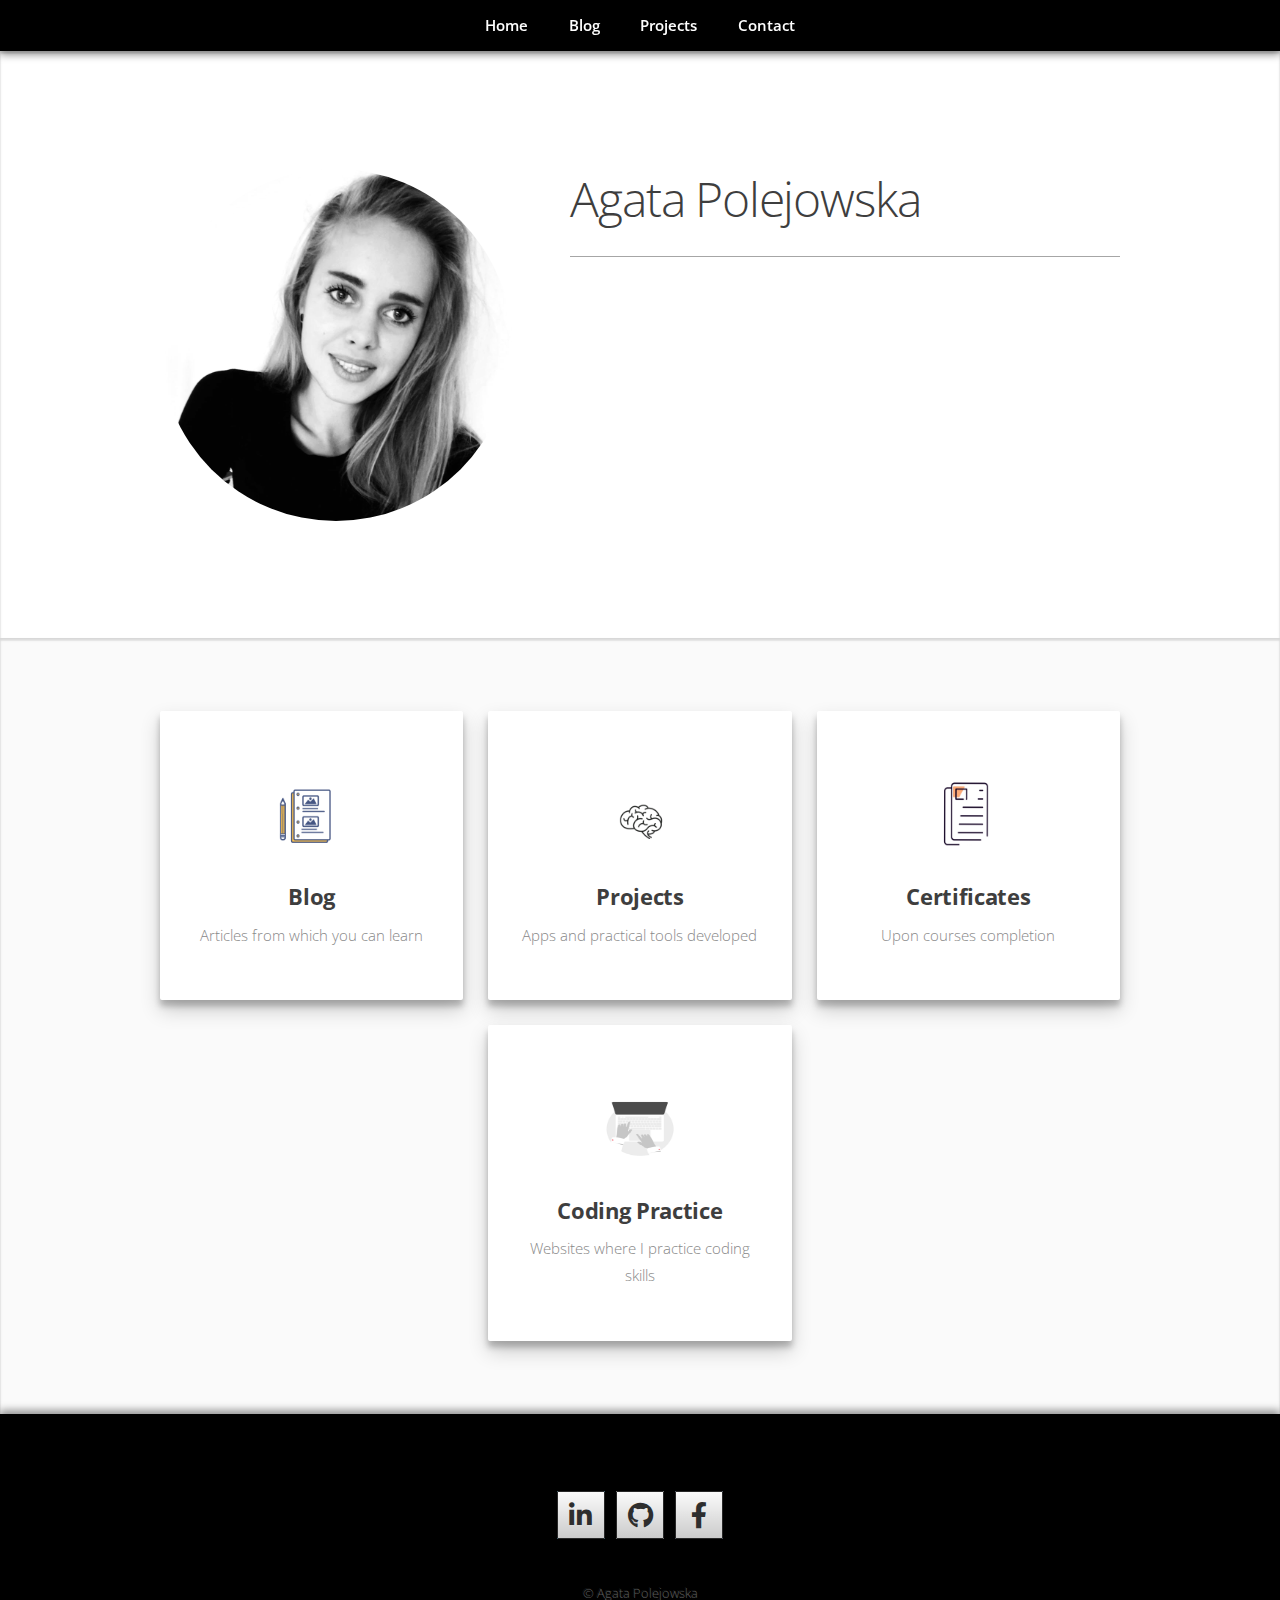
==== index.html @ f0c49ef2 "Commit" ====
<!DOCTYPE HTML>


<html>
	<head>
		<title>Agata Polejowska</title>
		<meta charset="utf-8" />
		<meta name="viewport" content="width=device-width, initial-scale=1, user-scalable=no" />
		<link rel="stylesheet" href="assets/css/main.css" />
		<link href="[data-uri]" rel="icon" type="image/x-icon" />
		
		<meta prefix="og: http://ogp.me/ns#" property="og:type" content="website" />
		<meta prefix="og: http://ogp.me/ns#" property="og:title" content="Agata Polejowska" />
		<meta prefix="og: http://ogp.me/ns#" property="og:description" content="Personal website" />
		<meta prefix="og: http://ogp.me/ns#" property="og:image" content="images/card.png" />
		<meta prefix="og: http://ogp.me/ns#" property="og:url" content="https://agatapolejowska.github.io" />

			<nav id="nav">
				<ul class="container">
					<li><a href="index.html"> Home </a></li>
					<li><a href="blog.html"> Blog </a></li>
					<li><a href="projects.html"> Projects </a></li>
					<li><a href="#contact"> Contact </a></li>
				</ul>
			</nav>
	</head>

	<body>
			<article id="top" class="wrapper style1">
				<div class="container">
					<div class="row">
						<div class="col-4 col-5-large col-12-medium">
							<span class="image fit"><img src="images/ProfilePhoto.jpg" alt="" /></span>
						</div>
						<div class="col-8 col-7-large col-12-medium">
							<header>
								<h1> Agata Polejowska </h1>
								<hr />

							</header>
						</div>
					</div>
				</div>
			</article>
	
			<article id="work" class="wrapper style2">
				<div class="container">	
					<div class="row aln-center">
						<div class="col-4 col-6-medium col-12-small">
							<section class="box style1">
								<a href='blog.html'><IMG  SRC="images/article.gif" height="120" width="150"></a>
								<h3> <a href='blog.html'> Blog </a></h3>
								<p> Articles from which you can learn </p>
								</section>
						</div> 	
						<div class="col-4 col-6-medium col-12-small">
							<section class="box style1">
								<a href='projects.html'><IMG SRC="images/learn.gif" height="120" width="150"></a>
								<h3> <a href='projects.html'> Projects </a></h3>
								<p> Apps and practical tools developed </p>
							</section>
						</div> 
						<div class="col-4 col-6-medium col-12-small">
							<section class="box style1">
								<a href='certificates.html'><IMG SRC="images/course.gif" height="120" width="150"></a>
								<h3><a href='certificates.html'> Certificates </a></h3>
								<p> Upon courses completion </p>
							</section>
						</div>
						<div class="col-4 col-6-medium col-12-small">
							<section class="box style1">
								<a href='coding.html'><IMG SRC="images/coding.gif" height="120" width="150"></a>
								<h3> <a href='coding.html'> Coding Practice </a> </h3>
								<p> Websites where I practice coding skills </p>
							</section>
						</div>
					</div>
				</div>
			</article>
		

		<!-- Contact -->
			<article id="contact" class="wrapper style4">
				<div class="container large">			
						<div class="col-12">
							<ul class="social">
								<li><a href="https://www.linkedin.com/in/AgataPolejowska/" target="_blank" class="icon brands fa-linkedin-in"><span class="label">LinkedIn</span></a></li>
								<li><a href="https://github.com/AgataPolejowska" target="_blank" class="icon brands fa-github"><span class="label">Github</span></a></li>
								<li><a href="https://www.facebook.com/agata.polejowska" target="_blank" class="icon brands fa-facebook-f"><span class="label">Facebook</span></a></li>
							</ul>
						</div>
					</div>
					<footer>
						<ul id="copyright">
							<li> &copy; Agata Polejowska </li>
						</ul>
					</footer>
				</div>
			</article>

		<!-- Scripts -->
			<script src="assets/js/jquery.min.js"></script>
			<script src="assets/js/jquery.scrolly.min.js"></script>
			<script src="assets/js/browser.min.js"></script>
			<script src="assets/js/breakpoints.min.js"></script>
			<script src="assets/js/util.js"></script>
			<script src="assets/js/main.js"></script>

	</body>
</html>
---- assets/css/main.css ----
@import url("https://fonts.googleapis.com/css?family=Open+Sans:300,300italic,600,600italic,700");
@import url("fontawesome-all.min.css");


html, body, div, span, applet, object,
iframe, h1, h2, h3, h4, h5, h6, p, blockquote,
pre, a, abbr, acronym, address, big, cite,
code, del, dfn, em, img, ins, kbd, q, s, samp,
small, strike, strong, sub, sup, tt, var, b,
u, i, center, dl, dt, dd, ol, ul, li, fieldset,
form, label, legend, table, caption, tbody,
tfoot, thead, tr, th, td, article, aside,
canvas, details, embed, figure, figcaption,
footer, header, hgroup, menu, nav, output, ruby,
section, summary, time, mark, audio, video {
	margin: 0;
	padding: 0;
	border: 0;
	font-size: 100%;
	font: inherit;
	vertical-align: baseline;
	-webkit-tap-highlight-color: transparent;
}

a:link {
	text-decoration: none;
  }

  a:visited {
	text-decoration: none;
  }

:focus {
    outline: none !important;
}

article, aside, details, figcaption, figure,
footer, header, hgroup, menu, nav, section {
	display: block;
}

body {
	line-height: 1;
}


ol, ul {
	list-style: none;
}

blockquote, q {
	quotes: none;
}

	blockquote:before, blockquote:after, q:before, q:after {
		content: '';
		content: none;
	}

table {
	border-collapse: collapse;
	border-spacing: 0;
}

body {
	-webkit-text-size-adjust: none;
}

mark {
	background-color: transparent;
	color: inherit;
}

input::-moz-focus-inner {
	border: 0;
	padding: 0;
}

input, select, textarea {
	-moz-appearance: none;
	-webkit-appearance: none;
	-ms-appearance: none;
	appearance: none;
}

/* Projects cards */

.flipCard {
	-webkit-perspective: 800;
	-ms-perspective: 800;
	-moz-perspective: 800;
	-o-perspective: 800;
	 width: 340px;
	 height: 400px;
	 margin-right: 55px;
	 box-sizing: border-box;
	 
  }


  .flipCard .card.flipped {
	transform:rotatey(-180deg);
	-ms-transform:rotatey(-180deg); /* IE 9 */
	-moz-transform:rotatey(-180deg); /* Firefox */
	-webkit-transform:rotatey(-180deg); /* Safari and Chrome */
	-o-transform:rotatey(-180deg); /* Opera */
  }

  .flipCard .card {
	width: 100%;
	height: 100%;
	-webkit-transform-style: preserve-3d;
	-webkit-transition: 0.5s;
	-moz-transform-style: preserve-3d;
	-moz-transition: 0.5s;
	-ms-transform-style: preserve-3d;
	-ms-transition: 0.5s;
	-o-transform-style: preserve-3d;
	-o-transition: 0.5s;
	transform-style: preserve-3d;
	transition: 0.5s;
  }

  .flipCard .card .side {
	width: 100%;
	height: 100%;
	padding: 50px;
	cursor: pointer;
	position: absolute;
	backface-visibility: hidden;  /* W3C */
	-webkit-backface-visibility: hidden; /* Safari & Chrome */
	-moz-backface-visibility: hidden; /* Firefox */
	-ms-backface-visibility: hidden; /* Internet Explorer */
	-o-backface-visibility: hidden; /* Opera */
	box-shadow: 0 14px 28px rgba(0,0,0,0.25), 0 10px 10px rgba(0,0,0,0.22);
	overflow: auto;
	border-radius: 2px;
  }

  .flipCard .card:hover {
	box-shadow: 0 14px 28px rgba(0,0,0,0.25), 0 10px 10px rgba(0,0,0,0.22);
}

  .flipCard .card .back {
	background: white;
	color: black;
	transform:rotatey(-180deg);
	-ms-transform:rotatey(-180deg); /* IE 9 */
	-moz-transform:rotatey(-180deg); /* Firefox */
	-webkit-transform:rotatey(-180deg); /* Safari and Chrome */
	-o-transform:rotatey(-180deg); /* Opera */
  }
  
  .flipCard .card .front {
	font-size: 2em;
	text-align: center;
	line-height: 40px;
	background-color: white;
	color: black;
  
  }
  .flipCard .card .back {
	background-color: white;
	text-align: center;
	color: black;
	line-height: 40px;
	font-size: 1em;
  }

  /* Certificates */

  [type=radio] {
	display: none;
  }
  
  #slider {
	margin-top: 100px;
	height: 35vw;
	position: relative;
	perspective: 1000px;
	transform-style: preserve-3d;
  }
  
  #slider label {
	margin: auto;
	width: 65%;
	height: 100%;
	border-radius: 4px;
	position: absolute;
	left: 0; right: 0;
	cursor: pointer;
	transition: transform 0.4s ease;
  }
 
  #s1:checked ~ #slide4, #s2:checked ~ #slide5,
  #s3:checked ~ #slide1, #s4:checked ~ #slide2,
  #s5:checked ~ #slide3 {
	box-shadow: 0 1px 4px 0 rgba(0,0,0,.37);
	transform: translate3d(-30%,0,-200px);
		/* No select */
		-webkit-touch-callout: none;
		-webkit-user-select: none;
		-khtml-user-select: none;
		-moz-user-select: none;
		-ms-user-select: none;
		-webkit-tap-highlight-color: transparent;
		user-select: none;
  }
  
  #s1:checked ~ #slide5, #s2:checked ~ #slide1,
  #s3:checked ~ #slide2, #s4:checked ~ #slide3,
  #s5:checked ~ #slide4 {
	box-shadow: 0 6px 10px 0 rgba(0,0,0,.3), 0 2px 2px 0 rgba(0,0,0,.2);
	transform: translate3d(-15%,0,-100px);
		/* No select */
		-webkit-touch-callout: none;
		-webkit-user-select: none;
		-khtml-user-select: none;
		-moz-user-select: none;
		-ms-user-select: none;
		-webkit-tap-highlight-color: transparent;
		user-select: none;
  }
  
  #s1:checked ~ #slide1, #s2:checked ~ #slide2,
  #s3:checked ~ #slide3, #s4:checked ~ #slide4,
  #s5:checked ~ #slide5 {
	box-shadow: 0 13px 25px 0 rgba(0,0,0,.3), 0 11px 7px 0 rgba(0,0,0,.19);
	transform: translate3d(0,0,0);
		/* No select */
		-webkit-touch-callout: none;
		-webkit-user-select: none;
		-khtml-user-select: none;
		-moz-user-select: none;
		-ms-user-select: none;
		-webkit-tap-highlight-color: transparent;
		user-select: none;
  }
  
  #s1:checked ~ #slide2, #s2:checked ~ #slide3,
  #s3:checked ~ #slide4, #s4:checked ~ #slide5,
  #s5:checked ~ #slide1 {
	box-shadow: 0 6px 10px 0 rgba(0,0,0,.3), 0 2px 2px 0 rgba(0,0,0,.2);
	transform: translate3d(15%,0,-100px);
		/* No select */
		-webkit-touch-callout: none;
		-webkit-user-select: none;
		-khtml-user-select: none;
		-moz-user-select: none;
		-ms-user-select: none;
		-webkit-tap-highlight-color: transparent;
		user-select: none;
  }
  
  #s1:checked ~ #slide3, #s2:checked ~ #slide4,
  #s3:checked ~ #slide5, #s4:checked ~ #slide1,
  #s5:checked ~ #slide2 {
	box-shadow: 0 1px 4px 0 rgba(0,0,0,.37);
	transform: translate3d(30%,0,-200px);
		/* No select */
		-webkit-touch-callout: none;
		-webkit-user-select: none;
		-khtml-user-select: none;
		-moz-user-select: none;
		-ms-user-select: none;
		-webkit-tap-highlight-color: transparent;
		user-select: none;
  }


  .cred {
	opacity: 0;
    -webkit-transition: all 500ms ease-in-out;
    -moz-transition: all 500ms ease-in-out;
    -ms-transition: all 500ms ease-in-out;
    -o-transition: all 500ms ease-in-out;
	transition: all 500ms ease-in-out;
	text-align: center;
  }
  
  #slide1:hover .cred,
  #slide2:hover .cred,
  #slide3:hover .cred,
  #slide4:hover .cred,
  #slide5:hover .cred {
	  display: block;
	  transition-delay: 1s;
	  opacity: 1.0;
  }


  @keyframes move {
	0% {
	  left:0;
	  opacity:0;
	}
	  35% {
		  left: 41%; 
		  -moz-transform:rotate(0deg);
		  -webkit-transform:rotate(0deg);
		  -o-transform:rotate(0deg);
		  transform:rotate(0deg);
		  opacity:1;
	  }
	  65% {
		  left:59%; 
		  -moz-transform:rotate(0deg); 
		  -webkit-transform:rotate(0deg); 
		  -o-transform:rotate(0deg);
		  transform:rotate(0deg); 
		  opacity:1;
	  }
	  100% {
		  left:100%; 
		  -moz-transform:rotate(-180deg); 
		  -webkit-transform:rotate(-180deg); 
		  -o-transform:rotate(-180deg); 
		  transform:rotate(-180deg);
		  opacity:0;
	  }
  }
  
  @-moz-keyframes move {
	  0% {
		  left:0; 
		  opacity:0;
	  }
	  35% {
		  left:41%; 
		  -moz-transform:rotate(0deg); 
		  transform:rotate(0deg);
		  opacity:1;
	  }
	  65% {
		  left:59%; 
		  -moz-transform:rotate(0deg); 
		  transform:rotate(0deg);
		  opacity:1;
	  }
	  100% {
		  left:100%; 
		  -moz-transform:rotate(-180deg); 
		  transform:rotate(-180deg);
		  opacity:0;
	  }
  }
  
  @-webkit-keyframes move {
	  0% {
		  left:0; 
		  opacity:0;
	  }
	  35% {
		  left:41%; 
		  -webkit-transform:rotate(0deg); 
		  transform:rotate(0deg); 
		  opacity:1;
	  }
	  65% {
		  left:59%; 
		  -webkit-transform:rotate(0deg); 
		  transform:rotate(0deg); 
		  opacity:1;
	  }
	  100% {
		  left:100%;
		  -webkit-transform:rotate(-180deg); 
		  transform:rotate(-180deg); 
		  opacity:0;
	  }
  }
  
  @-o-keyframes move {
	  0% {
		  left:0; 
		  opacity:0;
	  }
	  35% {
		  left:41%; 
		  -o-transform:rotate(0deg); 
		  transform:rotate(0deg); 
		  opacity:1;
	  }
	  65% {
		  left:59%; 
		  -o-transform:rotate(0deg); 
		  transform:rotate(0deg); 
		  opacity:1;
	  }
	  100% {
		  left:100%; 
		  -o-transform:rotate(-180deg); 
		  transform:rotate(-180deg); 
		  opacity:0;
	  }
  }


/* Basic */

	html {
		box-sizing: border-box;
	}

	*, *:before, *:after {
		box-sizing: inherit;
	}

	body {
		padding-top: 3.5em;
	}

		body.is-preload *, body.is-preload *:before, body.is-preload *:after {
			-moz-animation: none !important;
			-webkit-animation: none !important;
			-ms-animation: none !important;
			animation: none !important;
			-moz-transition: none !important;
			-webkit-transition: none !important;
			-ms-transition: none !important;
			transition: none !important;
		}

	body, input, textarea, select {
		font-family: 'Open Sans', sans-serif;
		line-height: 1.85em;
		color: #888;
		font-weight: 300;
		font-size: 13pt;
	}

	a {
		-moz-transition: color .2s ease-in-out;
		-webkit-transition: color .2s ease-in-out;
		-ms-transition: color .2s ease-in-out;
		transition: color .2s ease-in-out;
		color: #43B3E0;
		text-decoration: underline;
	}

		a:hover {
			color: #43bff0 !important;
		}

		a img {
			border: 0;
		}

	b, strong {
		font-weight: 600;
		color: #3e3e3e;
	}

	i, em {
		font-style: italic;
	}

	sub {
		position: relative;
		top: 0.5em;
		font-size: 0.8em;
	}

	sup {
		position: relative;
		top: -0.5em;
		font-size: 0.8em;
	}

	blockquote {
		border-left: solid 0.75em #eee;
		padding: 1em 0 1em 1.5em;
		font-style: italic;
	}

	h1, h2, h3, h4, h5, h6 {
		color: #3e3e3e;
		margin: 0 0 0.75em 0;
	}

	h1 a, h2 a, h3 a, h4 a, h5 a, h6 a {
		text-decoration: none;
		color: inherit;
	}

	h2, h3, h4, h5, h6 {
		font-weight: 700;
	}

	h1 {
		font-size: 3.25em;
		letter-spacing: -0.025em;
		font-weight: 300;
	}

		h1 strong {
			font-weight: 700;
		}

	h2 {
		font-size: 2em;
		letter-spacing: -0.015em;
	}

	h3 {
		font-size: 1.5em;
		letter-spacing: -0.015em;
	}

	em, i {
		font-style: italic;
	}

	br.clear {
		clear: both;
	}

	hr {
		border: 0;
		border-top: solid 1px #444;
		border-top-color: rgba(0, 0, 0, 0.35);
		box-shadow: 0px 1px 0px 0px rgba(255, 255, 255, 0.1);
		height: 1px;
		margin: 3em 0;
	}

	p, ul, ol, dl, table {
		margin-bottom: 2em;
	}

	header {
		margin: 0 0 3em 0;
	}

		header > p {
			font-size: 1.25em;
			margin: 0;
		}

	footer {
		margin: 3em 0 0 0;
	}

		footer > p {
			font-size: 1.25em;
		}

/* Container */

	.container {
		margin: 0 auto;
		max-width: calc(100% - 50px);
		width: 1200px;
	}

		.container.medium {
			width: 900px;
		}

		@media screen and (max-width: 1680px) {

			.container {
				width: 1200px;
			}

				.container.medium {
					width: 900px;
				}

		}

		@media screen and (max-width: 1280px) {

			.container {
				width: 960px;
			}

				.container.medium {
					width: 720px;
				}

		}

		@media screen and (max-width: 980px) {

			.container {
				width: 100%;
			}

				.container.medium {
					width: 75%;
				}

		}

		@media screen and (max-width: 736px) {

			.container {
				width: 100%;
				max-width: calc(100% - 30px);
			}

				.container.medium {
					width: 100%;
				}

		}

/* Row */

	.row {
		display: flex;
		flex-wrap: wrap;
		box-sizing: border-box;
		align-items: stretch;
	}

		.row > * {
			box-sizing: border-box;
		}

		.row.gtr-uniform > * > :last-child {
			margin-bottom: 0;
		}

		.row.aln-left {
			justify-content: flex-start;
		}

		.row.aln-center {
			justify-content: center;
		}

		.row.aln-right {
			justify-content: flex-end;
		}

		.row.aln-top {
			align-items: flex-start;
		}

		.row.aln-middle {
			align-items: center;
		}

		.row.aln-bottom {
			align-items: flex-end;
		}

		.row > .imp {
			order: -1;
		}

		.row > .col-1 {
			width: 8.33333%;
		}

		.row > .off-1 {
			margin-left: 8.33333%;
		}

		.row > .col-2 {
			width: 16.66667%;
		}

		.row > .off-2 {
			margin-left: 16.66667%;
		}

		.row > .col-3 {
			width: 25%;
		}

		.row > .off-3 {
			margin-left: 25%;
		}

		.row > .col-4 {
			width: 33.33333%;
		}

		.row > .off-4 {
			margin-left: 33.33333%;
		}

		.row > .col-5 {
			width: 41.66667%;
		}

		.row > .off-5 {
			margin-left: 41.66667%;
		}

		.row > .col-6 {
			width: 50%;
		}

		.row > .off-6 {
			margin-left: 50%;
		}

		.row > .col-7 {
			width: 58.33333%;
		}

		.row > .off-7 {
			margin-left: 58.33333%;
		}

		.row > .col-8 {
			width: 66.66667%;
		}

		.row > .off-8 {
			margin-left: 66.66667%;
		}

		.row > .col-9 {
			width: 75%;
		}

		.row > .off-9 {
			margin-left: 75%;
		}

		.row > .col-10 {
			width: 83.33333%;
		}

		.row > .off-10 {
			margin-left: 83.33333%;
		}

		.row > .col-11 {
			width: 91.66667%;
		}

		.row > .off-11 {
			margin-left: 91.66667%;
		}

		.row > .col-12 {
			width: 100%;
		}

		.row > .off-12 {
			margin-left: 100%;
		}

		.row.gtr-0 {
			margin-top: 0px;
			margin-left: 0px;
		}

			.row.gtr-0 > * {
				padding: 0px 0 0 0px;
			}

			.row.gtr-0.gtr-uniform {
				margin-top: 0px;
			}

				.row.gtr-0.gtr-uniform > * {
					padding-top: 0px;
				}

		.row.gtr-25 {
			margin-top: -6.25px;
			margin-left: -6.25px;
		}

			.row.gtr-25 > * {
				padding: 6.25px 0 0 6.25px;
			}

			.row.gtr-25.gtr-uniform {
				margin-top: -6.25px;
			}

				.row.gtr-25.gtr-uniform > * {
					padding-top: 6.25px;
				}

		.row.gtr-50 {
			margin-top: -12.5px;
			margin-left: -12.5px;
		}

			.row.gtr-50 > * {
				padding: 12.5px 0 0 12.5px;
			}

			.row.gtr-50.gtr-uniform {
				margin-top: -12.5px;
			}

				.row.gtr-50.gtr-uniform > * {
					padding-top: 12.5px;
				}

		.row {
			margin-top: -25px;
			margin-left: -25px;
		}

			.row > * {
				padding: 25px 0 0 25px;
			}

			.row.gtr-uniform {
				margin-top: -25px;
			}

				.row.gtr-uniform > * {
					padding-top: 25px;
				}

		.row.gtr-150 {
			margin-top: -37.5px;
			margin-left: -37.5px;
		}

			.row.gtr-150 > * {
				padding: 37.5px 0 0 37.5px;
			}

			.row.gtr-150.gtr-uniform {
				margin-top: -37.5px;
			}

				.row.gtr-150.gtr-uniform > * {
					padding-top: 37.5px;
				}

		.row.gtr-200 {
			margin-top: -50px;
			margin-left: -50px;
		}

			.row.gtr-200 > * {
				padding: 50px 0 0 50px;
			}

			.row.gtr-200.gtr-uniform {
				margin-top: -50px;
			}

				.row.gtr-200.gtr-uniform > * {
					padding-top: 50px;
				}

		@media screen and (max-width: 1680px) {

			.row {
				display: flex;
				flex-wrap: wrap;
				box-sizing: border-box;
				align-items: stretch;
			}

				.row > * {
					box-sizing: border-box;
				}

				.row.gtr-uniform > * > :last-child {
					margin-bottom: 0;
				}

				.row.aln-left {
					justify-content: flex-start;
				}

				.row.aln-center {
					justify-content: center;
				}

				.row.aln-right {
					justify-content: flex-end;
				}

				.row.aln-top {
					align-items: flex-start;
				}

				.row.aln-middle {
					align-items: center;
				}

				.row.aln-bottom {
					align-items: flex-end;
				}

				.row > .imp-xlarge {
					order: -1;
				}

				.row > .col-1-xlarge {
					width: 8.33333%;
				}

				.row > .off-1-xlarge {
					margin-left: 8.33333%;
				}

				.row > .col-2-xlarge {
					width: 16.66667%;
				}

				.row > .off-2-xlarge {
					margin-left: 16.66667%;
				}

				.row > .col-3-xlarge {
					width: 25%;
				}

				.row > .off-3-xlarge {
					margin-left: 25%;
				}

				.row > .col-4-xlarge {
					width: 33.33333%;
				}

				.row > .off-4-xlarge {
					margin-left: 33.33333%;
				}

				.row > .col-5-xlarge {
					width: 41.66667%;
				}

				.row > .off-5-xlarge {
					margin-left: 41.66667%;
				}

				.row > .col-6-xlarge {
					width: 50%;
				}

				.row > .off-6-xlarge {
					margin-left: 50%;
				}

				.row > .col-7-xlarge {
					width: 58.33333%;
				}

				.row > .off-7-xlarge {
					margin-left: 58.33333%;
				}

				.row > .col-8-xlarge {
					width: 66.66667%;
				}

				.row > .off-8-xlarge {
					margin-left: 66.66667%;
				}

				.row > .col-9-xlarge {
					width: 75%;
				}

				.row > .off-9-xlarge {
					margin-left: 75%;
				}

				.row > .col-10-xlarge {
					width: 83.33333%;
				}

				.row > .off-10-xlarge {
					margin-left: 83.33333%;
				}

				.row > .col-11-xlarge {
					width: 91.66667%;
				}

				.row > .off-11-xlarge {
					margin-left: 91.66667%;
				}

				.row > .col-12-xlarge {
					width: 100%;
				}

				.row > .off-12-xlarge {
					margin-left: 100%;
				}

				.row.gtr-0 {
					margin-top: 0px;
					margin-left: 0px;
				}

					.row.gtr-0 > * {
						padding: 0px 0 0 0px;
					}

					.row.gtr-0.gtr-uniform {
						margin-top: 0px;
					}

						.row.gtr-0.gtr-uniform > * {
							padding-top: 0px;
						}

				.row.gtr-25 {
					margin-top: -6.25px;
					margin-left: -6.25px;
				}

					.row.gtr-25 > * {
						padding: 6.25px 0 0 6.25px;
					}

					.row.gtr-25.gtr-uniform {
						margin-top: -6.25px;
					}

						.row.gtr-25.gtr-uniform > * {
							padding-top: 6.25px;
						}

				.row.gtr-50 {
					margin-top: -12.5px;
					margin-left: -12.5px;
				}

					.row.gtr-50 > * {
						padding: 12.5px 0 0 12.5px;
					}

					.row.gtr-50.gtr-uniform {
						margin-top: -12.5px;
					}

						.row.gtr-50.gtr-uniform > * {
							padding-top: 12.5px;
						}

				.row {
					margin-top: -25px;
					margin-left: -25px;
				}

					.row > * {
						padding: 25px 0 0 25px;
					}

					.row.gtr-uniform {
						margin-top: -25px;
					}

						.row.gtr-uniform > * {
							padding-top: 25px;
						}

				.row.gtr-150 {
					margin-top: -37.5px;
					margin-left: -37.5px;
				}

					.row.gtr-150 > * {
						padding: 37.5px 0 0 37.5px;
					}

					.row.gtr-150.gtr-uniform {
						margin-top: -37.5px;
					}

						.row.gtr-150.gtr-uniform > * {
							padding-top: 37.5px;
						}

				.row.gtr-200 {
					margin-top: -50px;
					margin-left: -50px;
				}

					.row.gtr-200 > * {
						padding: 50px 0 0 50px;
					}

					.row.gtr-200.gtr-uniform {
						margin-top: -50px;
					}

						.row.gtr-200.gtr-uniform > * {
							padding-top: 50px;
						}

		}

		@media screen and (max-width: 1280px) {

			.row {
				display: flex;
				flex-wrap: wrap;
				box-sizing: border-box;
				align-items: stretch;
			}

				.row > * {
					box-sizing: border-box;
				}

				.row.gtr-uniform > * > :last-child {
					margin-bottom: 0;
				}

				.row.aln-left {
					justify-content: flex-start;
				}

				.row.aln-center {
					justify-content: center;
				}

				.row.aln-right {
					justify-content: flex-end;
				}

				.row.aln-top {
					align-items: flex-start;
				}

				.row.aln-middle {
					align-items: center;
				}

				.row.aln-bottom {
					align-items: flex-end;
				}

				.row > .imp-large {
					order: -1;
				}

				.row > .col-1-large {
					width: 8.33333%;
				}

				.row > .off-1-large {
					margin-left: 8.33333%;
				}

				.row > .col-2-large {
					width: 16.66667%;
				}

				.row > .off-2-large {
					margin-left: 16.66667%;
				}

				.row > .col-3-large {
					width: 25%;
				}

				.row > .off-3-large {
					margin-left: 25%;
				}

				.row > .col-4-large {
					width: 33.33333%;
				}

				.row > .off-4-large {
					margin-left: 33.33333%;
				}

				.row > .col-5-large {
					width: 41.66667%;
				}

				.row > .off-5-large {
					margin-left: 41.66667%;
				}

				.row > .col-6-large {
					width: 50%;
				}

				.row > .off-6-large {
					margin-left: 50%;
				}

				.row > .col-7-large {
					width: 58.33333%;
				}

				.row > .off-7-large {
					margin-left: 58.33333%;
				}

				.row > .col-8-large {
					width: 66.66667%;
				}

				.row > .off-8-large {
					margin-left: 66.66667%;
				}

				.row > .col-9-large {
					width: 75%;
				}

				.row > .off-9-large {
					margin-left: 75%;
				}

				.row > .col-10-large {
					width: 83.33333%;
				}

				.row > .off-10-large {
					margin-left: 83.33333%;
				}

				.row > .col-11-large {
					width: 91.66667%;
				}

				.row > .off-11-large {
					margin-left: 91.66667%;
				}

				.row > .col-12-large {
					width: 100%;
				}

				.row > .off-12-large {
					margin-left: 100%;
				}

				.row.gtr-0 {
					margin-top: 0px;
					margin-left: 0px;
				}

					.row.gtr-0 > * {
						padding: 0px 0 0 0px;
					}

					.row.gtr-0.gtr-uniform {
						margin-top: 0px;
					}

						.row.gtr-0.gtr-uniform > * {
							padding-top: 0px;
						}

				.row.gtr-25 {
					margin-top: -6.25px;
					margin-left: -6.25px;
				}

					.row.gtr-25 > * {
						padding: 6.25px 0 0 6.25px;
					}

					.row.gtr-25.gtr-uniform {
						margin-top: -6.25px;
					}

						.row.gtr-25.gtr-uniform > * {
							padding-top: 6.25px;
						}

				.row.gtr-50 {
					margin-top: -12.5px;
					margin-left: -12.5px;
				}

					.row.gtr-50 > * {
						padding: 12.5px 0 0 12.5px;
					}

					.row.gtr-50.gtr-uniform {
						margin-top: -12.5px;
					}

						.row.gtr-50.gtr-uniform > * {
							padding-top: 12.5px;
						}

				.row {
					margin-top: -25px;
					margin-left: -25px;
				}

					.row > * {
						padding: 25px 0 0 25px;
					}

					.row.gtr-uniform {
						margin-top: -25px;
					}

						.row.gtr-uniform > * {
							padding-top: 25px;
						}

				.row.gtr-150 {
					margin-top: -37.5px;
					margin-left: -37.5px;
				}

					.row.gtr-150 > * {
						padding: 37.5px 0 0 37.5px;
					}

					.row.gtr-150.gtr-uniform {
						margin-top: -37.5px;
					}

						.row.gtr-150.gtr-uniform > * {
							padding-top: 37.5px;
						}

				.row.gtr-200 {
					margin-top: -50px;
					margin-left: -50px;
				}

					.row.gtr-200 > * {
						padding: 50px 0 0 50px;
					}

					.row.gtr-200.gtr-uniform {
						margin-top: -50px;
					}

						.row.gtr-200.gtr-uniform > * {
							padding-top: 50px;
						}

		}

		@media screen and (max-width: 980px) {

			.row {
				display: flex;
				flex-wrap: wrap;
				box-sizing: border-box;
				align-items: stretch;
			}

				.row > * {
					box-sizing: border-box;
				}

				.row.gtr-uniform > * > :last-child {
					margin-bottom: 0;
				}

				.row.aln-left {
					justify-content: flex-start;
				}

				.row.aln-center {
					justify-content: center;
				}

				.row.aln-right {
					justify-content: flex-end;
				}

				.row.aln-top {
					align-items: flex-start;
				}

				.row.aln-middle {
					align-items: center;
				}

				.row.aln-bottom {
					align-items: flex-end;
				}

				.row > .imp-medium {
					order: -1;
				}

				.row > .col-1-medium {
					width: 8.33333%;
				}

				.row > .off-1-medium {
					margin-left: 8.33333%;
				}

				.row > .col-2-medium {
					width: 16.66667%;
				}

				.row > .off-2-medium {
					margin-left: 16.66667%;
				}

				.row > .col-3-medium {
					width: 25%;
				}

				.row > .off-3-medium {
					margin-left: 25%;
				}

				.row > .col-4-medium {
					width: 33.33333%;
				}

				.row > .off-4-medium {
					margin-left: 33.33333%;
				}

				.row > .col-5-medium {
					width: 41.66667%;
				}

				.row > .off-5-medium {
					margin-left: 41.66667%;
				}

				.row > .col-6-medium {
					width: 50%;
				}

				.row > .off-6-medium {
					margin-left: 50%;
				}

				.row > .col-7-medium {
					width: 58.33333%;
				}

				.row > .off-7-medium {
					margin-left: 58.33333%;
				}

				.row > .col-8-medium {
					width: 66.66667%;
				}

				.row > .off-8-medium {
					margin-left: 66.66667%;
				}

				.row > .col-9-medium {
					width: 75%;
				}

				.row > .off-9-medium {
					margin-left: 75%;
				}

				.row > .col-10-medium {
					width: 83.33333%;
				}

				.row > .off-10-medium {
					margin-left: 83.33333%;
				}

				.row > .col-11-medium {
					width: 91.66667%;
				}

				.row > .off-11-medium {
					margin-left: 91.66667%;
				}

				.row > .col-12-medium {
					width: 100%;
				}

				.row > .off-12-medium {
					margin-left: 100%;
				}

				.row.gtr-0 {
					margin-top: 0px;
					margin-left: 0px;
				}

					.row.gtr-0 > * {
						padding: 0px 0 0 0px;
					}

					.row.gtr-0.gtr-uniform {
						margin-top: 0px;
					}

						.row.gtr-0.gtr-uniform > * {
							padding-top: 0px;
						}

				.row.gtr-25 {
					margin-top: -6.25px;
					margin-left: -6.25px;
				}

					.row.gtr-25 > * {
						padding: 6.25px 0 0 6.25px;
					}

					.row.gtr-25.gtr-uniform {
						margin-top: -6.25px;
					}

						.row.gtr-25.gtr-uniform > * {
							padding-top: 6.25px;
						}

				.row.gtr-50 {
					margin-top: -12.5px;
					margin-left: -12.5px;
				}

					.row.gtr-50 > * {
						padding: 12.5px 0 0 12.5px;
					}

					.row.gtr-50.gtr-uniform {
						margin-top: -12.5px;
					}

						.row.gtr-50.gtr-uniform > * {
							padding-top: 12.5px;
						}

				.row {
					margin-top: -25px;
					margin-left: -25px;
				}

					.row > * {
						padding: 25px 0 0 25px;
					}

					.row.gtr-uniform {
						margin-top: -25px;
					}

						.row.gtr-uniform > * {
							padding-top: 25px;
						}

				.row.gtr-150 {
					margin-top: -37.5px;
					margin-left: -37.5px;
				}

					.row.gtr-150 > * {
						padding: 37.5px 0 0 37.5px;
					}

					.row.gtr-150.gtr-uniform {
						margin-top: -37.5px;
					}

						.row.gtr-150.gtr-uniform > * {
							padding-top: 37.5px;
						}

				.row.gtr-200 {
					margin-top: -50px;
					margin-left: -50px;
				}

					.row.gtr-200 > * {
						padding: 50px 0 0 50px;
					}

					.row.gtr-200.gtr-uniform {
						margin-top: -50px;
					}

						.row.gtr-200.gtr-uniform > * {
							padding-top: 50px;
						}

		}

		@media screen and (max-width: 736px) {

			.row {
				display: flex;
				flex-wrap: wrap;
				box-sizing: border-box;
				align-items: stretch;
			}

				.row > * {
					box-sizing: border-box;
				}

				.row.gtr-uniform > * > :last-child {
					margin-bottom: 0;
				}

				.row.aln-left {
					justify-content: flex-start;
				}

				.row.aln-center {
					justify-content: center;
				}

				.row.aln-right {
					justify-content: flex-end;
				}

				.row.aln-top {
					align-items: flex-start;
				}

				.row.aln-middle {
					align-items: center;
				}

				.row.aln-bottom {
					align-items: flex-end;
				}

				.row > .imp-small {
					order: -1;
				}

				.row > .col-1-small {
					width: 8.33333%;
				}

				.row > .off-1-small {
					margin-left: 8.33333%;
				}

				.row > .col-2-small {
					width: 16.66667%;
				}

				.row > .off-2-small {
					margin-left: 16.66667%;
				}

				.row > .col-3-small {
					width: 25%;
				}

				.row > .off-3-small {
					margin-left: 25%;
				}

				.row > .col-4-small {
					width: 33.33333%;
				}

				.row > .off-4-small {
					margin-left: 33.33333%;
				}

				.row > .col-5-small {
					width: 41.66667%;
				}

				.row > .off-5-small {
					margin-left: 41.66667%;
				}

				.row > .col-6-small {
					width: 50%;
				}

				.row > .off-6-small {
					margin-left: 50%;
				}

				.row > .col-7-small {
					width: 58.33333%;
				}

				.row > .off-7-small {
					margin-left: 58.33333%;
				}

				.row > .col-8-small {
					width: 66.66667%;
				}

				.row > .off-8-small {
					margin-left: 66.66667%;
				}

				.row > .col-9-small {
					width: 75%;
				}

				.row > .off-9-small {
					margin-left: 75%;
				}

				.row > .col-10-small {
					width: 83.33333%;
				}

				.row > .off-10-small {
					margin-left: 83.33333%;
				}

				.row > .col-11-small {
					width: 91.66667%;
				}

				.row > .off-11-small {
					margin-left: 91.66667%;
				}

				.row > .col-12-small {
					width: 100%;
				}

				.row > .off-12-small {
					margin-left: 100%;
				}

				.row.gtr-0 {
					margin-top: 0px;
					margin-left: 0px;
				}

					.row.gtr-0 > * {
						padding: 0px 0 0 0px;
					}

					.row.gtr-0.gtr-uniform {
						margin-top: 0px;
					}

						.row.gtr-0.gtr-uniform > * {
							padding-top: 0px;
						}

				.row.gtr-25 {
					margin-top: -3.75px;
					margin-left: -3.75px;
				}

					.row.gtr-25 > * {
						padding: 3.75px 0 0 3.75px;
					}

					.row.gtr-25.gtr-uniform {
						margin-top: -3.75px;
					}

						.row.gtr-25.gtr-uniform > * {
							padding-top: 3.75px;
						}

				.row.gtr-50 {
					margin-top: -7.5px;
					margin-left: -7.5px;
				}

					.row.gtr-50 > * {
						padding: 7.5px 0 0 7.5px;
					}

					.row.gtr-50.gtr-uniform {
						margin-top: -7.5px;
					}

						.row.gtr-50.gtr-uniform > * {
							padding-top: 7.5px;
						}

				.row {
					margin-top: -15px;
					margin-left: -15px;
				}

					.row > * {
						padding: 15px 0 0 15px;
					}

					.row.gtr-uniform {
						margin-top: -15px;
					}

						.row.gtr-uniform > * {
							padding-top: 15px;
						}

				.row.gtr-150 {
					margin-top: -22.5px;
					margin-left: -22.5px;
				}

					.row.gtr-150 > * {
						padding: 22.5px 0 0 22.5px;
					}

					.row.gtr-150.gtr-uniform {
						margin-top: -22.5px;
					}

						.row.gtr-150.gtr-uniform > * {
							padding-top: 22.5px;
						}

				.row.gtr-200 {
					margin-top: -30px;
					margin-left: -30px;
				}

					.row.gtr-200 > * {
						padding: 30px 0 0 30px;
					}

					.row.gtr-200.gtr-uniform {
						margin-top: -30px;
					}

						.row.gtr-200.gtr-uniform > * {
							padding-top: 30px;
						}

		}

/* Blog */
.blog-posts-wrap {
	width: 100%;
	display: flex;
	justify-content: center;
	flex-wrap: wrap;
  }
  
  .post-link {
	margin: 20px 20px 20px 20px;
  }
  
  .post-wrap {
	display: flex;
	flex-direction: column;
	position: relative;
	width: 400px;
	background-color: #fff;
	box-shadow: 0px 2px 20px rgba(0,0,0,.25);
	transition: all .25s;
	top: 0;
	border-radius: 2.5px;
	overflow: hidden;
  }
  
  .post-wrap:hover {
	top: 2px;
	box-shadow: 0px 0px 10px rgba(0,0,0,.25);
  }
  
  .post-image {
	height: 200px;
	background-repeat: no-repeat;
	background-position: center;
	background-size: cover;
  }
  
  .post-body {
	width: 300px;
	padding: 10px;
	margin: 0 auto;
  }
  
  .post-body-primary {
	margin: 40px 0 40px 0;
  }
  
  .post-meta {
	color: #7B7B7B;
  }
  
  .post-meta b {
	font-weight: 500;
  }
  
  .post-title {
	color: #444;
	font-size: 20px;
	padding: 5px 0 10px 0;
  }
  
  .post-text {
	color: #7B7B7B;
  }
  
  .post-body-secondary {
	border-top: 1px solid #ECECEC;
  }
  
  .post-category {
	color: #7B7B7B;
	padding: 15px 0 10px 0;
  }
  
  /* Button Styling */
  .button-wrap {
	display: flex;
	justify-content: center;
	margin: 20px 0 20px 0;
  }
  
  .button {
	position: relative;
	background-color: #3089DB;
	padding: 20px 60px 20px 60px;
	box-shadow: 0px 6px 20px rgba(48,137,219,.60);
	transition: all .25s;
	top: 0;  
	border-radius: 10px;
	
	color: #fff;
	text-transform: uppercase;
	letter-spacing: 2px;
  }

/* Form */

	form label {
		color: #3e3e3e;
		font-weight: 700;
		display: block;
		margin: 0 0 0.5em 0;
	}

	form input[type=text],
	form input[type=email],
	form input[type=password],
	form select,
	form textarea {
		-moz-transition: background .2s ease-in-out, box-shadow .2s ease-in-out;
		-webkit-transition: background .2s ease-in-out, box-shadow .2s ease-in-out;
		-ms-transition: background .2s ease-in-out, box-shadow .2s ease-in-out;
		transition: background .2s ease-in-out, box-shadow .2s ease-in-out;
		-webkit-appearance: none;
		display: block;
		border: 0;
		padding: 0.75em;
		font-size: 1em;
		border-radius: 8px;
		border: solid 1px #ddd;
		background: #fff;
		color: #bbb;
		box-shadow: inset 0px 2px 3px 1px rgba(0, 0, 0, 0.05), 0px 1px 0px 0px rgba(255, 255, 255, 0.025);
		width: 100%;
	}

		form input[type=text]:focus,
		form input[type=email]:focus,
		form input[type=password]:focus,
		form select:focus,
		form textarea:focus {
			background: #fafafa;
			box-shadow: inset 0px 2px 5px 0px rgba(0, 0, 0, 0.05), 0px 1px 0px 0px rgba(255, 255, 255, 0.025), inset 0px 0px 2px 1px #43bff0;
		}

	form textarea {
		height: 15em;
	}

	form .actions:last-child {
		margin-bottom: 0;
	}

	form ::-webkit-input-placeholder {
		color: #555 !important;
	}

	form :-moz-placeholder {
		color: #555 !important;
	}

	form ::-moz-placeholder {
		color: #555 !important;
	}

	form :-ms-input-placeholder {
		color: #555 !important;
	}

	form ::-moz-focus-inner {
		border: 0;
	}

/* Tables */

	table {
		width: 100%;
	}

		table.default {
			width: 100%;
		}

			table.default tr {
				border-top: solid 1px #eee;
			}

				table.default tr:first-child {
					border-top: 0;
				}

			table.default td {
				padding: 0.5em 1em 0.5em 1em;
			}

			table.default th {
				text-align: left;
				padding: 0.5em 1em 0.5em 1em;
				font-weight: 600;
				margin: 0 0 1em 0;
			}

			table.default thead {
				background: #4f4f4f;
				color: #fff;
			}

/* Section/Article */

	section, article {
		margin-bottom: 3em;
	}

	section > :last-child,
	article > :last-child,
	section:last-child,
	article:last-child {
		margin-bottom: 0;
	}

/* Image */

	.image {
		display: inline-block;
		position: relative;
	}

		.image img {
			display: block;
			width: 100%;
		}

		.image.fit {
			display: block;
			width: 100%;
		}

		.image.featured {
			display: block;
			width: 100%;
			margin: 0 0 2em 0;
		}

		.image.featured:hover {
			opacity: 0.6;
			transition: 0.5s;
		}



		.image.left {
			float: left;
			margin: 0 2em 2em 0;
		}

		

		.image.centered {
			display: block;
			margin: 0 0 2em 0;
		}

			.image.centered img {
				margin: 0 auto;
				width: auto;
			}




/* Button */

	input[type="button"],
	input[type="submit"],
	input[type="reset"],
	button,
	.button {
		background-image: url("images/bg.png"), -moz-linear-gradient(top, rgba(0, 0, 0, 0), rgba(0, 0, 0, 0.2));
		background-image: url("images/bg.png"), -webkit-linear-gradient(top, rgba(0, 0, 0, 0), rgba(0, 0, 0, 0.2));
		background-image: url("images/bg.png"), -ms-linear-gradient(top, rgba(0, 0, 0, 0), rgba(0, 0, 0, 0.2));
		background-image: url("images/bg.png"), linear-gradient(top, rgba(0, 0, 0, 0), rgba(0, 0, 0, 0.2));
		-moz-transition: background-color .2s ease-in-out;
		-webkit-transition: background-color .2s ease-in-out;
		-ms-transition: background-color .2s ease-in-out;
		transition: background-color .2s ease-in-out;
		-webkit-appearance: none;
		position: relative;
		display: inline-block;
		color: #fff !important;
		text-decoration: none;
		font-weight: 700;
		border: 0;
		outline: 0;
		cursor: pointer;
		border-radius: 8px;
		text-shadow: -1px -1px 0.5px rgba(0, 0, 0, 0.5);
		overflow: hidden;
		box-shadow: inset 0px 0px 0px 1px rgba(0, 0, 0, 0.5), inset 0px 2px 1px 0px rgba(255, 255, 255, 0.75);
		background-color: #43B3E0;
		padding: 1em 2.35em 1em 2.35em;
		font-size: 1.1em;
		max-width: 24em;
	}

		input[type="button"]:hover,
		input[type="submit"]:hover,
		input[type="reset"]:hover,
		button:hover,
		.button:hover {
			background-color: #43bff0;
			color: #fff !important;
		}

		input[type="button"]:active,
		input[type="submit"]:active,
		input[type="reset"]:active,
		button:active,
		.button:active {
			background-color: #3BA8D3;
			top: 1px;
		}

		input[type="button"].large,
		input[type="submit"].large,
		input[type="reset"].large,
		button.large,
		.button.large {
			font-size: 1.5em;
			letter-spacing: -0.025em;
		}

		input[type="button"].alt,
		input[type="submit"].alt,
		input[type="reset"].alt,
		button.alt,
		.button.alt {
			background-color: #444;
			box-shadow: inset 0px 0px 0px 1px #242424, inset 0px 2px 1px 0px rgba(255, 255, 255, 0.2);
		}

			input[type="button"].alt:hover,
			input[type="submit"].alt:hover,
			input[type="reset"].alt:hover,
			button.alt:hover,
			.button.alt:hover {
				background-color: #4f4f4f;
				color: #fff !important;
			}

			input[type="button"].alt:active,
			input[type="submit"].alt:active,
			input[type="reset"].alt:active,
			button.alt:active,
			.button.alt:active {
				background-color: #3f3f3f;
			}

/* List */

	ul {
		list-style: disc;
		padding-left: 1em;
	}

		ul li {
			padding-left: 0.5em;
		}

	ol {
		list-style: decimal;
		padding-left: 1.25em;
	}

		ol li {
			padding-left: 0.25em;
		}

/* Social */

	ul.social {
		cursor: default;
		margin: 0;
		list-style: none;
		padding-left: 0;
	}

		ul.social li {
			position: relative;
			display: inline-block;
			margin: 0.25em;
			top: 0;
			padding-left: 0;
		}

			ul.social li a {
				-moz-transition: top .2s ease-in-out;
				-webkit-transition: top .2s ease-in-out;
				-ms-transition: top .2s ease-in-out;
				transition: top .2s ease-in-out;
				display: block;
				width: 48px;
				height: 48px;
				border-radius: 1px;
				top: 0;
				position: relative;
			}

				ul.social li a:before {
					background-image: url("images/bg.png"), -moz-linear-gradient(top, rgba(168, 158, 158, 0), rgba(226, 216, 216, 0.2));
					background-image: url("images/bg.png"), -webkit-linear-gradient(top, rgba(0, 0, 0, 0), rgba(0, 0, 0, 0.2));
					background-image: url("images/bg.png"), -ms-linear-gradient(top, rgba(0, 0, 0, 0), rgba(0, 0, 0, 0.2));
					background-image: url("images/bg.png"), linear-gradient(top, rgba(0, 0, 0, 0), rgba(0, 0, 0, 0.2));
					-moz-transition: background-color .2s ease-in-out;
					-webkit-transition: background-color .2s ease-in-out;
					-ms-transition: background-color .2s ease-in-out;
					transition: background-color .2s ease-in-out;
					background-color:#fcfcfc;
					border-radius: 1px;
					box-shadow: inset 0px 0px 0px 1px #282828, inset 0px 2px 1px 0px rgba(255, 255, 255, 0.1);
					color: #2E2E2E !important;
					display: block;
					font-size: 26px;
					height: 48px;
					line-height: 48px;
					text-align: center;
					outline: 0;
					overflow: hidden;
					text-shadow: 1px 1px 0px rgba(255, 255, 255, 0.1);
					width: 48px;
				}

				ul.social li a.fa-twitter {
					background-color: #2DAAE4;
				}

				ul.social li a.fa-facebook-f {
					background-color: #3C5898;
				}

				ul.social li a.fa-dribbble {
					background-color: #C4376B;
				}

				ul.social li a.fa-linkedin-in {
					background-color: #00A0DC;
				}

				ul.social li a.fa-tumblr {
					background-color: #51718A;
				}

				ul.social li a.fa-google-plus {
					background-color: #DA2713;
				}

				ul.social li a.fa-github {
					background-color: #e4e0e0;
				}

				ul.social li a.fa-rss {
					background-color: #F2600B;
				}

				ul.social li a.fa-instagram {
					background-color: #E0D7C8;
				}

				ul.social li a.fa-foursquare {
					background-color: #39A3D4;
				}

				ul.social li a.fa-skype {
					background-color: #10BEF1;
				}

				ul.social li a.fa-soundcloud {
					background-color: #FE5419;
				}

				ul.social li a.fa-youtube {
					background-color: #BF2E25;
				}

				ul.social li a.fa-blogger {
					background-color: #FF6501;
				}

				ul.social li a.fa-flickr {
					background-color: #0062DB;
				}

				ul.social li a.fa-vimeo {
					background-color: #4C8AB0;
				}

				ul.social li a:hover {
					top: -5px;
				}

					ul.social li a:hover:before {
						background-color: transparent;
					}

/* Actions */

	ul.actions {
		list-style: none;
		padding-left: 0;
	}

		ul.actions li {
			display: inline-block;
			margin: 0 0 0 1em;
			padding-left: 0;
		}

			ul.actions li:first-child {
				margin-left: 0;
			}

/* Box */

	.box {
		background: #fff;
		box-shadow: 0 10px 20px rgba(0,0,0,0.19), 0 6px 6px rgba(0,0,0,0.23);
		text-align: center;
		border-radius: 2px;
		padding: 2em;
		cursor: pointer;
	}

	.box:hover {
		box-shadow: 0 40px 28px rgba(0,0,0,0.25), 0 10px 10px rgba(0,0,0,0.22);
		transition: 0.5s;
	}

		.box.style1 {
			padding: 3em 2em 3.5em 2em;
		}

		.box.style1:hover {
			box-shadow: 0 14px 28px rgba(0,0,0,0.25), 0 10px 10px rgba(0,0,0,0.22);
		}

			.box.style1 h3 {
				margin-bottom: 0.5em;
			}

		.box.style2 h3 {
			margin-bottom: 0.25em;
		}

		.box.style2 .image {
			position: relative;
			left: 2em;
			top: 2em;
			margin: -4em 0 4em -4em;
			width: auto;
		}

/* Icons */

	.icon {
		text-decoration: none;
		text-decoration: none;
	}

		.icon:before {
			-moz-osx-font-smoothing: grayscale;
			-webkit-font-smoothing: antialiased;
			display: inline-block;
			font-style: normal;
			font-variant: normal;
			text-rendering: auto;
			line-height: 1;
			text-transform: none !important;
			font-family: 'Font Awesome 5 Free';
			font-weight: 400;
		}

		.icon:before {
			font-size: 1.25em;
		}

		.icon > .label {
			display: none;
		}

		.icon.solid:before {
			font-weight: 900;
		}

		.icon.brands:before {
			font-family: 'Font Awesome 5 Brands';
		}

		.icon.featured {
			color: #EA8A95;
			display: block;
			margin: 0 0 1.5em 0;
			cursor: default;
		}

			.icon.featured:before {
				font-size: 6em;
			}

/* Wrappers */

	.wrapper {
		box-shadow: inset 0px 2px 1px 1px rgba(0, 0, 0, 0.05), inset 0px 2px 3px 0px rgba(0, 0, 0, 0.1);
		padding: 8em 0 8em 0;
		text-align: center;
	}

		.wrapper.style1 {
			background-image: none;
			background-color: #ffff;
		}
		.wrapper.style1.certificates {
			margin-bottom: 350px;
		}

		.wrapper.style2 {
			background-color: #fafafa;
			text-shadow: 1px 1px 0px #fff;
		}

		.wrapper.style3 {
			background-color: #f4f4f4;
			text-shadow: 1px 1px 0px #fff;
			box-shadow: none;
		}

		.wrapper.style4 {
			background-color: #000;
			color: #fff;
			text-shadow: -1px -1px 0px #181818;
			-webkit-box-shadow: 0px -4px 0.75px rgba(0,0,0,0.75);
			-moz-box-shadow: 0px -4px 0.75px rgba(0,0,0,0.75);
			box-shadow: 0 -4px 7.5px rgba(0, 0, 0, 0.4); 
		}

			.wrapper.style4 h1, .wrapper.style4 h2, .wrapper.style4 h3, .wrapper.style4 h4, .wrapper.style4 h5, .wrapper.style4 h6 {
				color: #fff;
			}

			.wrapper.style4 form input[type=text],
			.wrapper.style4 form input[type=password],
			.wrapper.style4 form select,
			.wrapper.style4 form textarea {
				border: none;
				background: #FAFAFA;
			}

				.wrapper.style4 form input[type=text]:focus,
				.wrapper.style4 form input[type=password]:focus,
				.wrapper.style4 form select:focus,
				.wrapper.style4 form textarea:focus {
					background: #252525;
				}

/* Nav */

	#nav {
		background-color: #000;
		border-bottom: none;
		text-align: center;
		position: fixed;
		left: 0;
		top: 0;
		width: 100%;
		z-index: 10000;
		cursor: default;
		height: 3.5em;
		line-height: 3.5em;
		-webkit-box-shadow: 0px 4px 0.75px rgba(0,0,0,0.75);
		-moz-box-shadow: 0px 4px 0.75px rgba(0,0,0,0.75);
		box-shadow: 0 4px 7.5px rgba(0, 0, 0, 0.4); 
	}

	#nav.active {
		-webkit-box-shadow: 0px 4px 0.75px rgba(0,0,0,0.75);
		-moz-box-shadow: 0px 4px 0.75px rgba(0,0,0,0.75);
		box-shadow: 0 4px 7.5px rgba(0, 0, 0, 0.4);  
   }

		#nav ul {
			margin-bottom: 0;
			list-style: none;
			padding-left: 0;
		}

		#nav li {
			display: inline-block;
			padding-left: 0;
		}

		#nav a {
			-moz-transition: background-color .2s ease-in-out;
			-webkit-transition: background-color .2s ease-in-out;
			-ms-transition: background-color .2s ease-in-out;
			transition: background-color .2s ease-in-out;
			position: relative;
			display: block;
			color: #fff;
			text-decoration: none;
			outline: 0;
			font-weight: 600;
			border-radius: 8px;
			color: #fff;
			height: 2.5em;
			line-height: 2.5em;
			padding: 0 1.25em;
		}

			#nav a:hover {
				color: #fff !important;
				background: #131212;
			}

			#nav a.active {
				background: #484848;
			}

				#nav a.active:before {
					content: '';
					display: block;
					position: absolute;
					bottom: -0.6em;
					left: 50%;
					margin-left: -0.75em;
					border-left: solid 0.75em transparent;
					border-right: solid 0.75em transparent;
					border-top: solid 0.6em #282828;
				}

/* Articles */

	body > article {
		margin-bottom: 0;
	}

	#top {
		padding: 10em 0 10em 0;
		text-align: left;
	}



		#top .image {
			border-radius: 100%;
			width: 20em;
			height: 20em;
			margin: 0;
		}

			#top .image img {
				border-radius: 100%;
			}

		#top h1 {
			margin-top: 0.35em;
		}

		#top p {
			font-size: 1.5em;
			line-height: 1.75em;
		}

			#top p a {
				color: inherit;
			}

	#contact footer {
		font-size: 0.9em;
	}

/* Copyright */

	#copyright {
		color: #9999;
		font-size: 1em;
		line-height: 1em;
		list-style: none;
		padding-left: 0;
		margin-bottom: 0;
	}

		#copyright li {
			display: inline-block;
			border-left: solid 1px rgba(0, 0, 0, 0.5);
			box-shadow: none;
			padding: 0 0 0 1em;
			margin: 0 0 0 1em;
		}

			#copyright li:first-child {
				border: 0;
				box-shadow: none;
				padding-left: 0;
				margin-left: 0;
			}

		#copyright a {
			-moz-transition: color .2s ease-in-out;
			-webkit-transition: color .2s ease-in-out;
			-ms-transition: color .2s ease-in-out;
			transition: color .2s ease-in-out;
			color: inherit;
		}

			#copyright a:hover {
				color: #777;
			}

/* Large */

	@media screen and (max-width: 1280px) {

		/* Basic */

			body {
				font-size: 11pt;
			}

			input, textarea, select {
				font-size: 11pt;
			}

			header {
				margin: 0 0 4em 0;
			}

		/* Wrappers */

			.wrapper {
				padding: 5em 0 5em 0;
				text-align: center;
			}

				.wrapper.style4 .row-special {
					margin: 2em 0 0 0;
					padding: 2em 0 2em 0;
				}

		/* Articles */

			#top {
				padding: 8em 0;
			}

				#top .image {
					width: 24em;
					height: 24em;
					margin: 0;
				}

	}

/* Medium */

	@media screen and (max-width: 980px) {

		/* Articles */

			#top {
				text-align: center;
				padding: 5em 0;
			}

				#top .image {
					margin: 0 auto 2em auto;
				}

	}

/* Small */

	@media screen and (max-width: 736px) {

		/* Basic */

			body {
				padding-top: 44px;
			}

			body, input, textarea, select {
				line-height: 1.75em;
				font-size: 10pt;
				letter-spacing: 0;
			}

			h1, h2, h3, h4, h5, h6 {
				font-size: 1.25em;
				margin: 0 0 0.4em 0;
			}

			h1 {
				font-size: 2.25em;
				line-height: 1.25em;
			}

			header {
				margin: 0 0 2em 0;
			}

				header > p {
					font-size: 1.25em;
				}

			footer {
				margin: 2.5em 0 0 0;
			}

				footer > p {
					font-size: 1.25em;
				}

			hr {
				margin: 1.5em 0 2em 0;
			}

		/* Section/Article */

			section, article {
				clear: both;
			}

		/* Button */

			input[type="button"],
			input[type="submit"],
			input[type="reset"],
			button,
			.button {
				text-align: center;
				font-size: 1.2em;
				width: 100%;
				padding: 1em 0 1em 0;
			}

				input[type="button"].large,
				input[type="submit"].large,
				input[type="reset"].large,
				button.large,
				.button.large {
					font-size: 1.2em;
					letter-spacing: 0;
				}

		/* Social */

			ul.social {
				padding: 1em 0.5em 0 0.5em;
			}

				ul.social li {
					margin: 0.5em 0.5em 0.5em 0.5em;
				}

					ul.social li a {
						top: 0 !important;
					}

						ul.social li a:before {
							background-color: transparent !important;
						}

		/* Actions */

			ul.actions {
				margin: 0;
			}

				ul.actions li {
					display: block;
					margin: 15px 0 0 0;
				}

					ul.actions li:first-child {
						margin-top: 0;
					}

		/* Box */

			.box {
				padding: 30px 20px 30px 20px;
				margin: 0 0 20px 0 !important;
			}

				.box h3 {
					margin-bottom: 0.25em;
				}

				.box .image.centered {
					margin-bottom: 1em;
				}

				.box .image.featured {
					position: relative;
					left: 20px;
					top: 20px;
					margin: -50px 0 50px -40px;
					width: auto;
				}

				.box.style1 {
					max-width: 32em;
					margin-left: auto !important;
					margin-right: auto !important;
				}

				.box.style2 {
					max-width: 32em;
					margin-left: auto !important;
					margin-right: auto !important;
				}

		/* Wrappers */

			.wrapper {
				padding: 3em 0;
				text-align: center;
			}

		/* Nav */

			#nav {
				height: 44px;
				line-height: 44px;
			}

				#nav a {
					padding: 0 0.75em;
					height: inherit;
					line-height: inherit;
					border-radius: 0;
				}

					#nav a:hover {
						background-color: transparent;
					}

		/* Articles */

			#top {
				padding: 3em 0;
			}

				#top .image {
					width: 15em;
					height: 15em;
					margin-bottom: 0;
				}

				#top p {
					font-size: 1em;
				}

			#contact footer {
				margin: 0;
			}

		/* Copyright */

			#copyright {
				font-size: 1em;
				margin: 0;
			}

				#copyright li {
					display: block;
					margin: 1em 0 0 0;
					padding: 0;
					box-shadow: none;
					border-left: 0;
				}

					#copyright li:first-child {
						margin-top: 0;
					}

	}

	.img{
		height: 300px;
	}
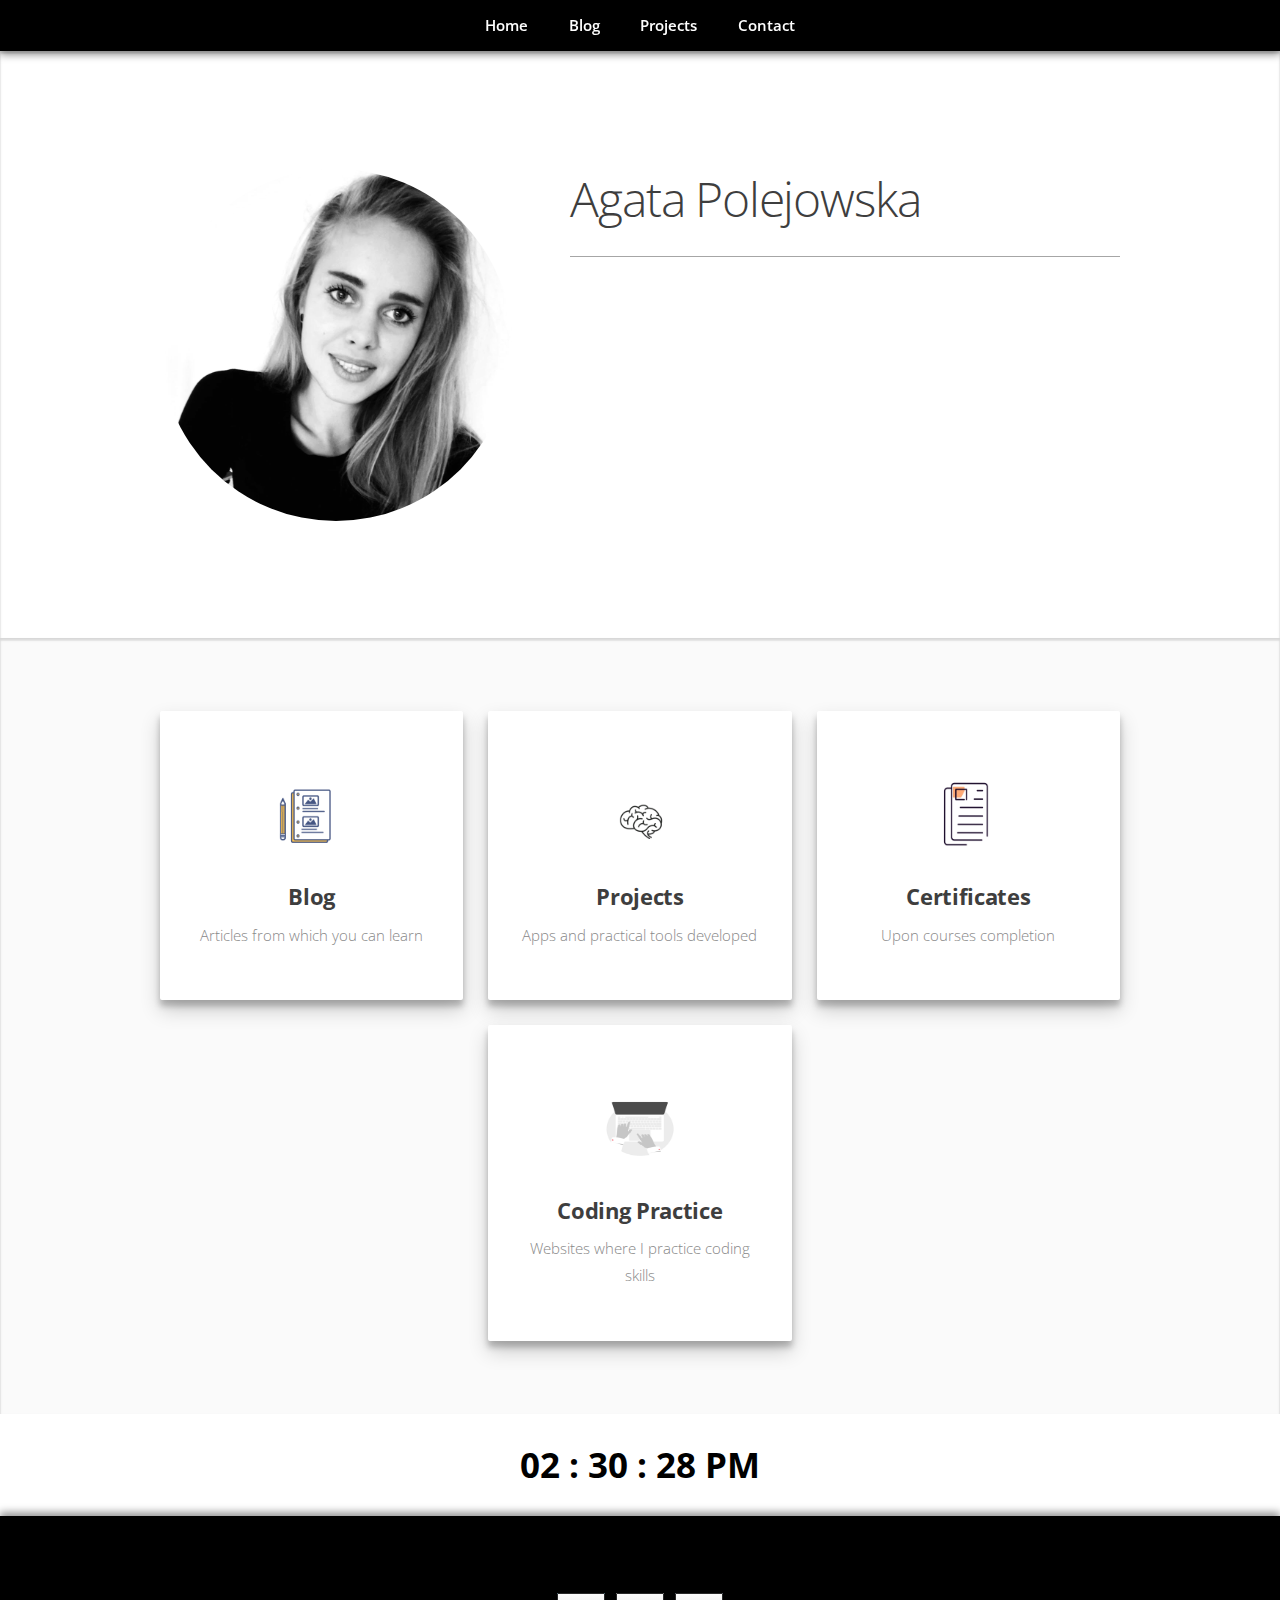
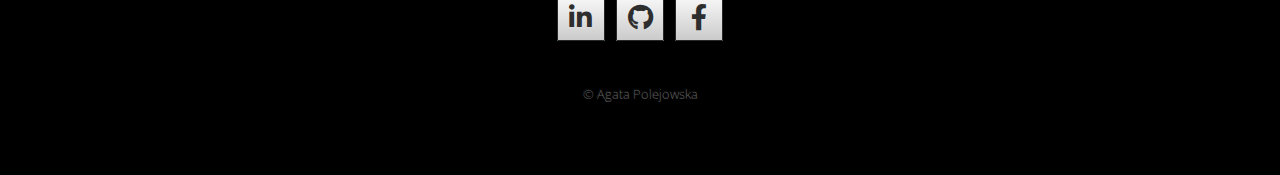
==== commit 2b9e6896: "Implemented digital clock" ====
--- a/index.html
+++ b/index.html
@@ -77,6 +77,10 @@
 					</div>
 				</div>
 			</article>
+
+			<br>
+			<div id="showTime">   </div>
+			<br/>
 		
 
 		<!-- Contact -->
--- a/assets/css/main.css
+++ b/assets/css/main.css
@@ -544,6 +544,22 @@
 		footer > p {
 			font-size: 1.25em;
 		}
+/* Clock */
+
+#showTime {
+    font-size: 35px;
+    position: relative;
+    font-weight: bold;
+    max-width:300px;
+    margin: 0 auto;
+  background:white;
+  padding:10px;
+  font-family: 'Open Sans', sans-serif;
+  color: black;
+  text-align:center;
+    
+}
+
 
 /* Container */
 
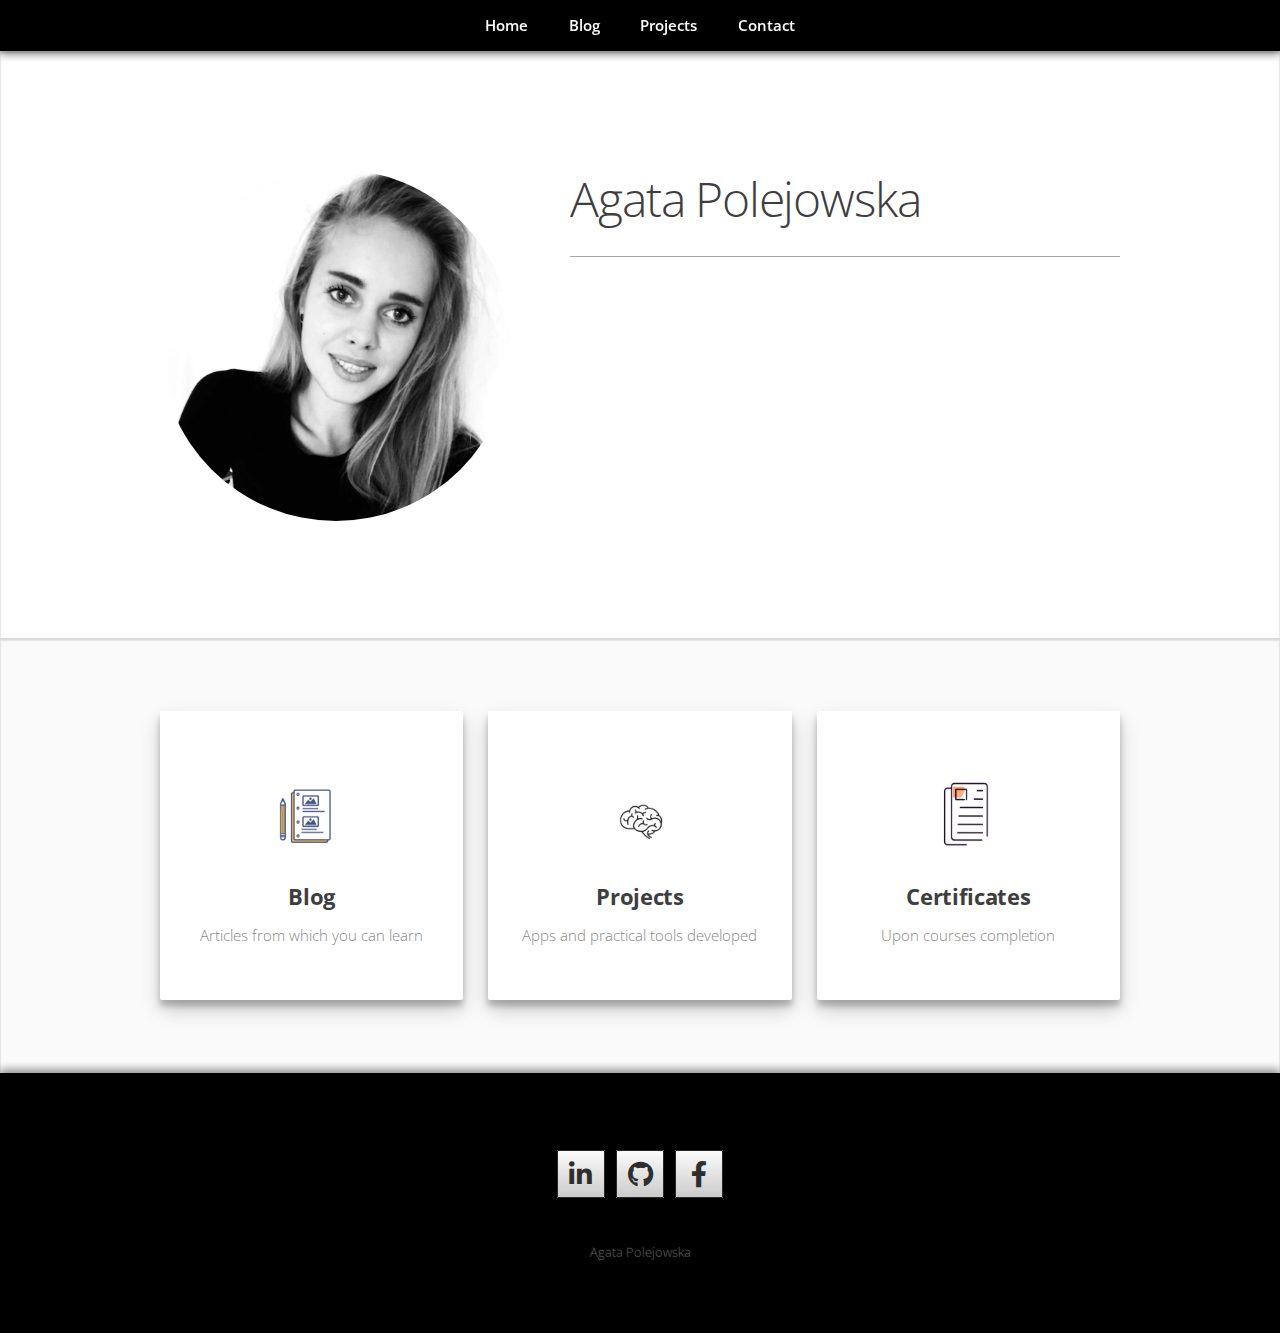
==== commit ae150c35: "Update" ====
--- a/index.html
+++ b/index.html
@@ -1,5 +1,4 @@
 <!DOCTYPE HTML>
-
 
 <html>
 	<head>
@@ -7,7 +6,7 @@
 		<meta charset="utf-8" />
 		<meta name="viewport" content="width=device-width, initial-scale=1, user-scalable=no" />
 		<link rel="stylesheet" href="assets/css/main.css" />
-		<link href="[data-uri]" rel="icon" type="image/x-icon" />
+		<link rel="shortcut icon" href="images/ProfilePhoto.ico" />
 		
 		<meta prefix="og: http://ogp.me/ns#" property="og:type" content="website" />
 		<meta prefix="og: http://ogp.me/ns#" property="og:title" content="Agata Polejowska" />
@@ -36,7 +35,6 @@
 							<header>
 								<h1> Agata Polejowska </h1>
 								<hr />
-
 							</header>
 						</div>
 					</div>
@@ -67,20 +65,9 @@
 								<p> Upon courses completion </p>
 							</section>
 						</div>
-						<div class="col-4 col-6-medium col-12-small">
-							<section class="box style1">
-								<a href='coding.html'><IMG SRC="images/coding.gif" height="120" width="150"></a>
-								<h3> <a href='coding.html'> Coding Practice </a> </h3>
-								<p> Websites where I practice coding skills </p>
-							</section>
-						</div>
 					</div>
 				</div>
 			</article>
-
-			<br>
-			<div id="showTime">   </div>
-			<br/>
 		
 
 		<!-- Contact -->
@@ -96,7 +83,7 @@
 					</div>
 					<footer>
 						<ul id="copyright">
-							<li> &copy; Agata Polejowska </li>
+							<li> Agata Polejowska </li>
 						</ul>
 					</footer>
 				</div>
--- a/assets/css/main.css
+++ b/assets/css/main.css
@@ -81,6 +81,15 @@
 	-webkit-appearance: none;
 	-ms-appearance: none;
 	appearance: none;
+}
+
+/* Paragraphs */
+.MediMatch {
+	color: #00A0DC;
+}
+
+.MediMatch_d {
+	line-height: 1.25em;
 }
 
 /* Projects cards */
@@ -544,21 +553,6 @@
 		footer > p {
 			font-size: 1.25em;
 		}
-/* Clock */
-
-#showTime {
-    font-size: 35px;
-    position: relative;
-    font-weight: bold;
-    max-width:300px;
-    margin: 0 auto;
-  background:white;
-  padding:10px;
-  font-family: 'Open Sans', sans-serif;
-  color: black;
-  text-align:center;
-    
-}
 
 
 /* Container */
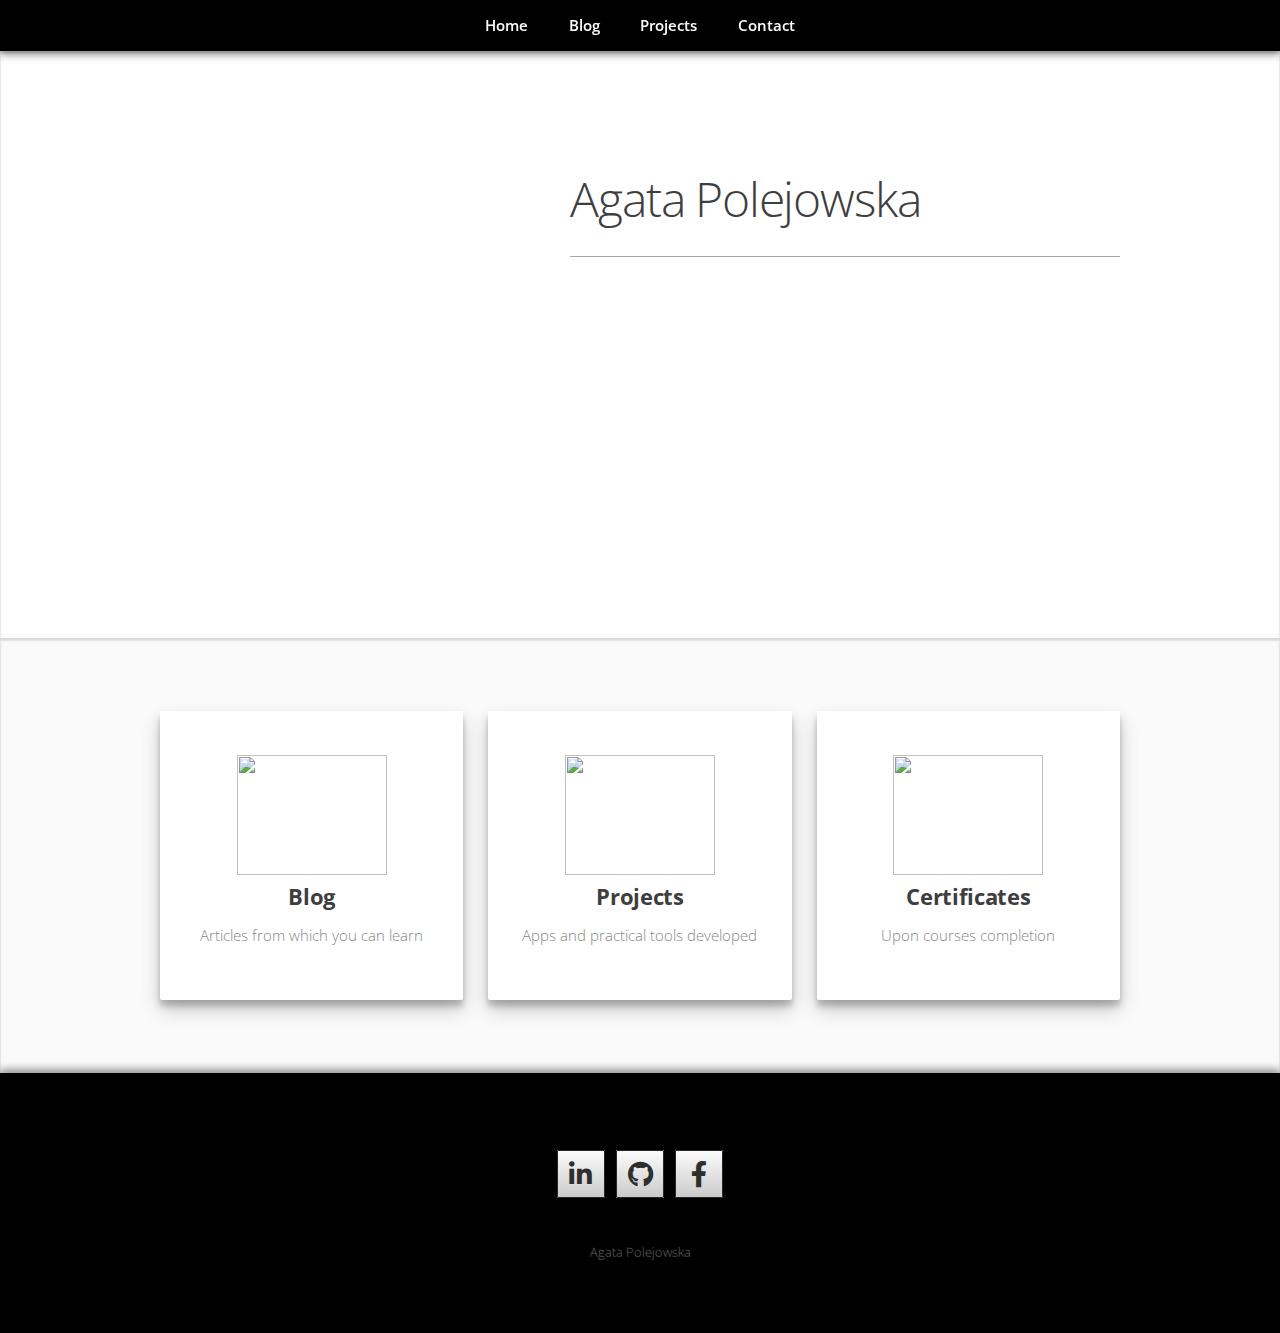
==== commit ae1da542: "Fix" ====
--- a/index.html
+++ b/index.html
@@ -5,9 +5,9 @@
 		<title>Agata Polejowska</title>
 		<meta charset="utf-8" />
 		<meta name="viewport" content="width=device-width, initial-scale=1, user-scalable=no" />
-		<link rel="stylesheet" href="assets/css/main.css" />
-		<link rel="shortcut icon" href="images/ProfilePhoto.ico" />
-		
+		<link rel="stylesheet" href="../assets/css/main.css" />
+		<link rel="shortcut icon" href="../assets/images/ProfilePhoto.ico" />
+
 		<meta prefix="og: http://ogp.me/ns#" property="og:type" content="website" />
 		<meta prefix="og: http://ogp.me/ns#" property="og:title" content="Agata Polejowska" />
 		<meta prefix="og: http://ogp.me/ns#" property="og:description" content="Personal website" />
@@ -17,8 +17,8 @@
 			<nav id="nav">
 				<ul class="container">
 					<li><a href="index.html"> Home </a></li>
-					<li><a href="blog.html"> Blog </a></li>
-					<li><a href="projects.html"> Projects </a></li>
+					<li><a href="/pages/blog.html"> Blog </a></li>
+					<li><a href="/pages/projects.html"> Projects </a></li>
 					<li><a href="#contact"> Contact </a></li>
 				</ul>
 			</nav>
@@ -29,7 +29,7 @@
 				<div class="container">
 					<div class="row">
 						<div class="col-4 col-5-large col-12-medium">
-							<span class="image fit"><img src="images/ProfilePhoto.jpg" alt="" /></span>
+							<span class="image fit"><img src="../assets/images/ProfilePhoto.jpg" alt="" /></span>
 						</div>
 						<div class="col-8 col-7-large col-12-medium">
 							<header>
@@ -46,22 +46,22 @@
 					<div class="row aln-center">
 						<div class="col-4 col-6-medium col-12-small">
 							<section class="box style1">
-								<a href='blog.html'><IMG  SRC="images/article.gif" height="120" width="150"></a>
-								<h3> <a href='blog.html'> Blog </a></h3>
+								<a href='pages/blog.html'><IMG  SRC="../assets/images/article.gif" height="120" width="150"></a>
+								<h3> <a href='pages/blog.html'> Blog </a></h3>
 								<p> Articles from which you can learn </p>
 								</section>
 						</div> 	
 						<div class="col-4 col-6-medium col-12-small">
 							<section class="box style1">
-								<a href='projects.html'><IMG SRC="images/learn.gif" height="120" width="150"></a>
-								<h3> <a href='projects.html'> Projects </a></h3>
+								<a href='pages/projects.html'><IMG SRC="../assets/images/learn.gif" height="120" width="150"></a>
+								<h3> <a href='pages/projects.html'> Projects </a></h3>
 								<p> Apps and practical tools developed </p>
 							</section>
 						</div> 
 						<div class="col-4 col-6-medium col-12-small">
 							<section class="box style1">
-								<a href='certificates.html'><IMG SRC="images/course.gif" height="120" width="150"></a>
-								<h3><a href='certificates.html'> Certificates </a></h3>
+								<a href='pages/certificates.html'><IMG SRC="../assets/images/course.gif" height="120" width="150"></a>
+								<h3><a href='pages/certificates.html'> Certificates </a></h3>
 								<p> Upon courses completion </p>
 							</section>
 						</div>
@@ -90,12 +90,12 @@
 			</article>
 
 		<!-- Scripts -->
-			<script src="assets/js/jquery.min.js"></script>
-			<script src="assets/js/jquery.scrolly.min.js"></script>
-			<script src="assets/js/browser.min.js"></script>
-			<script src="assets/js/breakpoints.min.js"></script>
-			<script src="assets/js/util.js"></script>
-			<script src="assets/js/main.js"></script>
+		<script src="../assets/js/jquery.min.js"></script>
+		<script src="../assets/js/jquery.scrolly.min.js"></script>
+		<script src="../assets/js/browser.min.js"></script>
+		<script src="../assets/js/breakpoints.min.js"></script>
+		<script src="../assets/js/util.js"></script>
+		<script src="../assets/js/main.js"></script>
 
 	</body>
 </html>
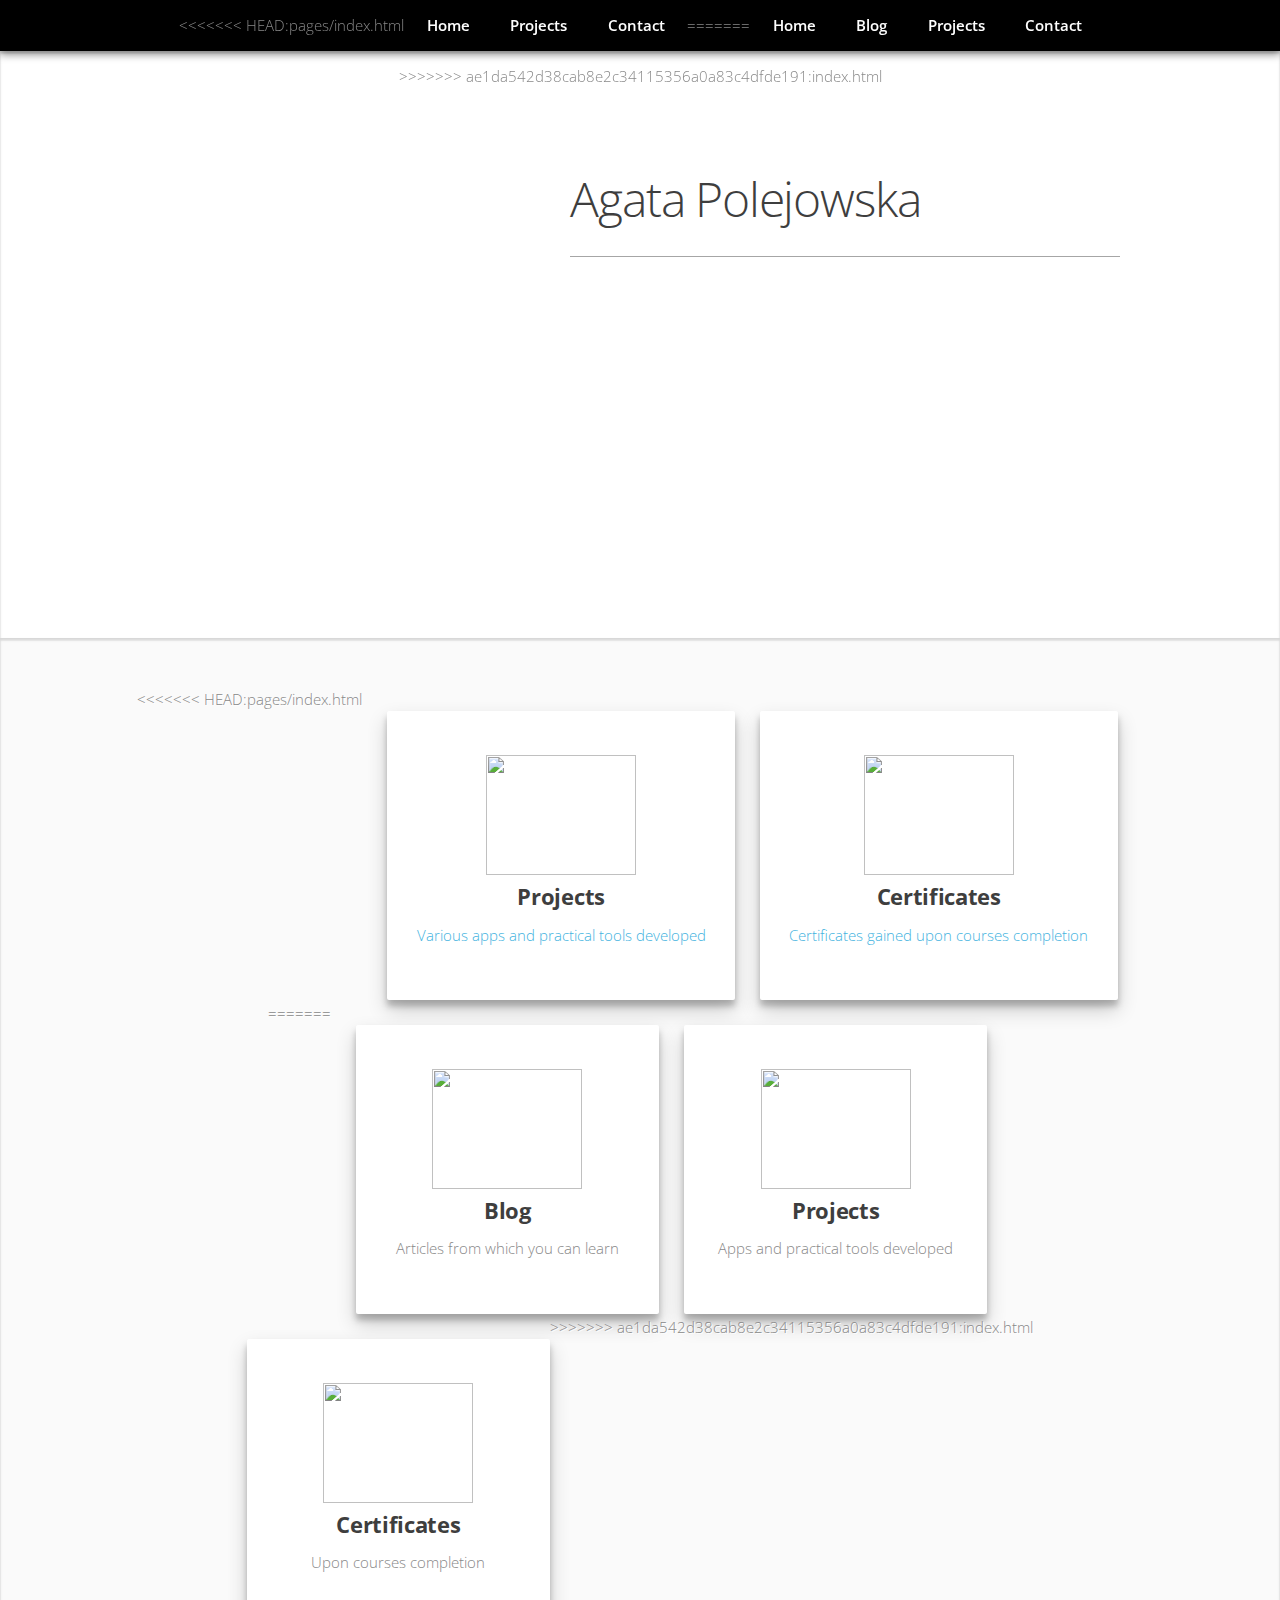
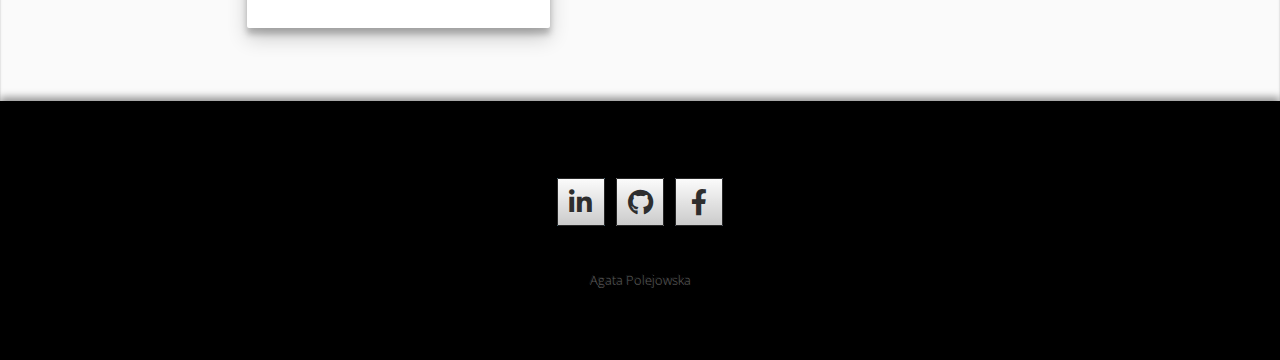
==== commit 234702ae: "Update" ====
--- a/index.html
+++ b/index.html
@@ -16,10 +16,16 @@
 
 			<nav id="nav">
 				<ul class="container">
+<<<<<<< HEAD:pages/index.html
+					<li><a href="index.html">Home</a></li>
+					<li><a href="projects.html">Projects</a></li>
+					<li><a href="#contact">Contact</a></li>
+=======
 					<li><a href="index.html"> Home </a></li>
 					<li><a href="/pages/blog.html"> Blog </a></li>
 					<li><a href="/pages/projects.html"> Projects </a></li>
 					<li><a href="#contact"> Contact </a></li>
+>>>>>>> ae1da542d38cab8e2c34115356a0a83c4dfde191:index.html
 				</ul>
 			</nav>
 	</head>
@@ -33,8 +39,8 @@
 						</div>
 						<div class="col-8 col-7-large col-12-medium">
 							<header>
-								<h1> Agata Polejowska </h1>
-								<hr />
+								<h1>Agata Polejowska</h1>
+								<hr/>
 							</header>
 						</div>
 					</div>
@@ -44,6 +50,26 @@
 			<article id="work" class="wrapper style2">
 				<div class="container">	
 					<div class="row aln-center">
+<<<<<<< HEAD:pages/index.html
+						<a href='projects.html'> 
+							<div class="col-4 col-6-medium col-12-small">
+								<section class="box style1">
+									<IMG SRC="../assets/images/learn.gif" height="120" width="150">
+									<h3>Projects</h3>
+									<p>Various apps and practical tools developed</p>
+								</section>
+							</div> 
+						</a>
+						<a href='certificates.html'>
+							<div class="col-4 col-6-medium col-12-small">
+								<section class="box style1">
+									<IMG SRC="../assets/images/course.gif" height="120" width="150">
+									<h3>Certificates</h3>
+									<p>Certificates gained upon courses completion</p>
+								</section>
+							</div>
+						</a>
+=======
 						<div class="col-4 col-6-medium col-12-small">
 							<section class="box style1">
 								<a href='pages/blog.html'><IMG  SRC="../assets/images/article.gif" height="120" width="150"></a>
@@ -65,6 +91,7 @@
 								<p> Upon courses completion </p>
 							</section>
 						</div>
+>>>>>>> ae1da542d38cab8e2c34115356a0a83c4dfde191:index.html
 					</div>
 				</div>
 			</article>
--- a/assets/css/main.css
+++ b/assets/css/main.css
@@ -83,13 +83,20 @@
 	appearance: none;
 }
 
-/* Paragraphs */
-.MediMatch {
+.medimatch {
 	color: #00A0DC;
 }
 
-.MediMatch_d {
+.line-d {
 	line-height: 1.25em;
+}
+
+.gsnim {
+	color: #0687b6;
+}
+
+.movjum {
+	color: #38b606;
 }
 
 /* Projects cards */
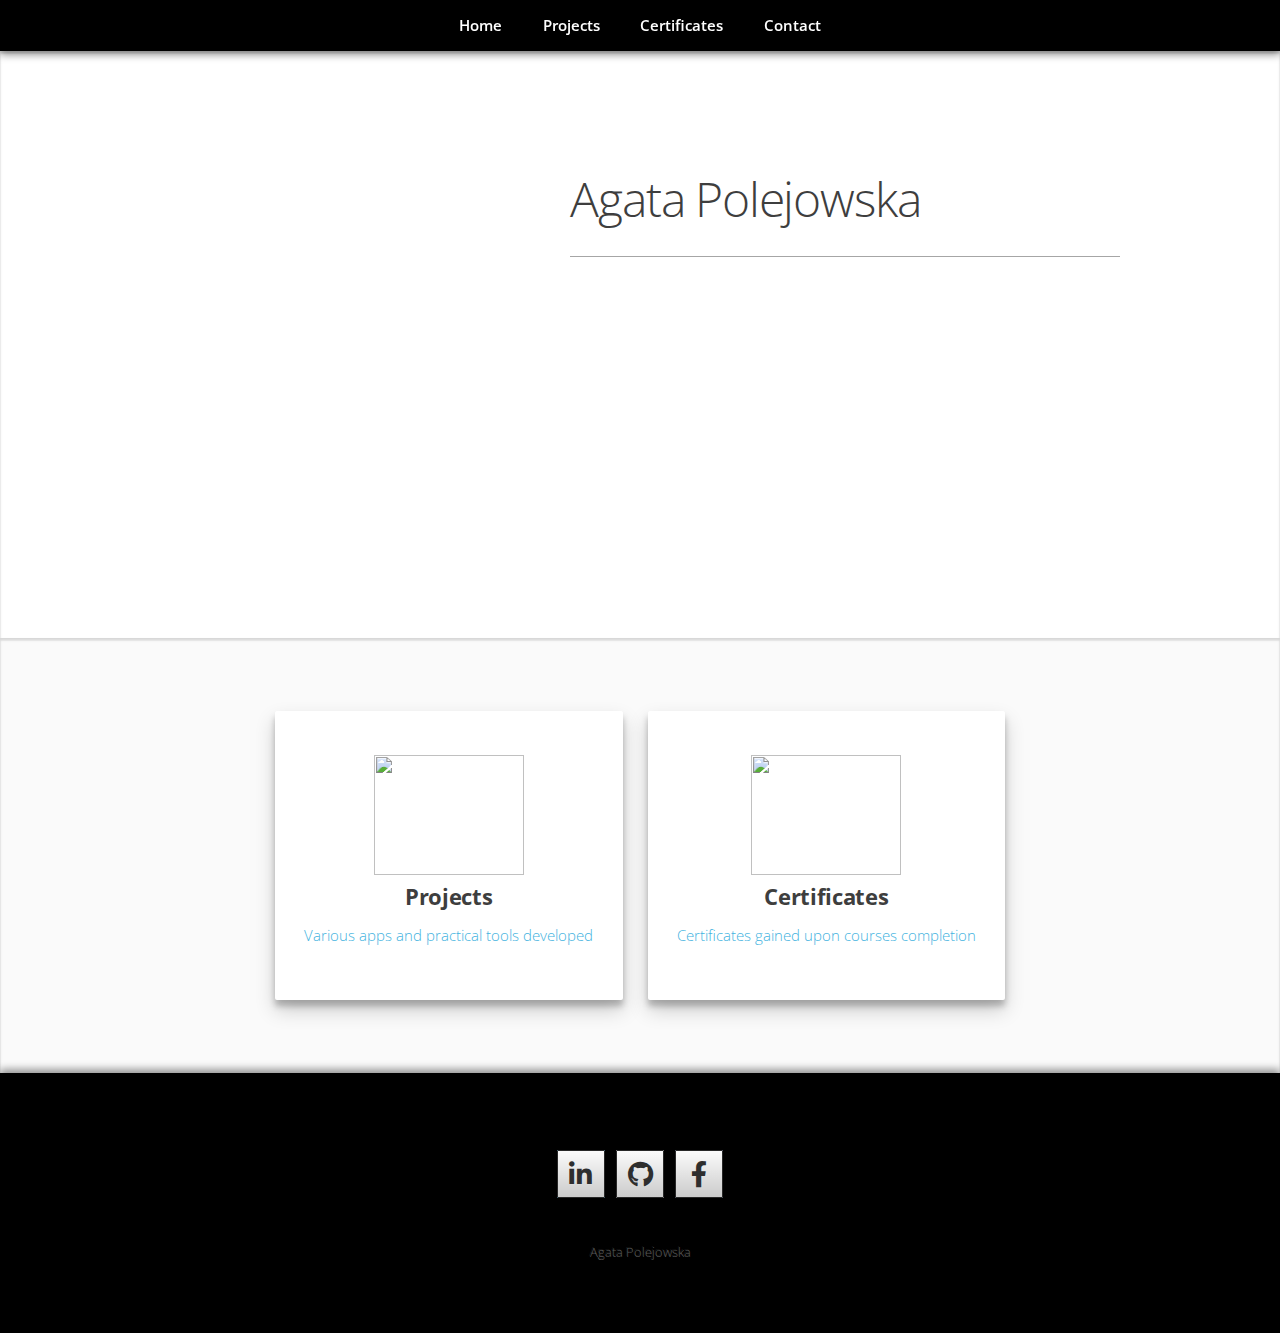
==== commit b75f6790: "Update" ====
--- a/index.html
+++ b/index.html
@@ -16,16 +16,10 @@
 
 			<nav id="nav">
 				<ul class="container">
-<<<<<<< HEAD:pages/index.html
-					<li><a href="index.html">Home</a></li>
-					<li><a href="projects.html">Projects</a></li>
-					<li><a href="#contact">Contact</a></li>
-=======
 					<li><a href="index.html"> Home </a></li>
-					<li><a href="/pages/blog.html"> Blog </a></li>
 					<li><a href="/pages/projects.html"> Projects </a></li>
+					<li><a href="/pages/certificates.html">Certificates </a></li>
 					<li><a href="#contact"> Contact </a></li>
->>>>>>> ae1da542d38cab8e2c34115356a0a83c4dfde191:index.html
 				</ul>
 			</nav>
 	</head>
@@ -50,8 +44,7 @@
 			<article id="work" class="wrapper style2">
 				<div class="container">	
 					<div class="row aln-center">
-<<<<<<< HEAD:pages/index.html
-						<a href='projects.html'> 
+						<a href='/pages/projects.html'> 
 							<div class="col-4 col-6-medium col-12-small">
 								<section class="box style1">
 									<IMG SRC="../assets/images/learn.gif" height="120" width="150">
@@ -60,7 +53,7 @@
 								</section>
 							</div> 
 						</a>
-						<a href='certificates.html'>
+						<a href='/pages/certificates.html'>
 							<div class="col-4 col-6-medium col-12-small">
 								<section class="box style1">
 									<IMG SRC="../assets/images/course.gif" height="120" width="150">
@@ -69,29 +62,6 @@
 								</section>
 							</div>
 						</a>
-=======
-						<div class="col-4 col-6-medium col-12-small">
-							<section class="box style1">
-								<a href='pages/blog.html'><IMG  SRC="../assets/images/article.gif" height="120" width="150"></a>
-								<h3> <a href='pages/blog.html'> Blog </a></h3>
-								<p> Articles from which you can learn </p>
-								</section>
-						</div> 	
-						<div class="col-4 col-6-medium col-12-small">
-							<section class="box style1">
-								<a href='pages/projects.html'><IMG SRC="../assets/images/learn.gif" height="120" width="150"></a>
-								<h3> <a href='pages/projects.html'> Projects </a></h3>
-								<p> Apps and practical tools developed </p>
-							</section>
-						</div> 
-						<div class="col-4 col-6-medium col-12-small">
-							<section class="box style1">
-								<a href='pages/certificates.html'><IMG SRC="../assets/images/course.gif" height="120" width="150"></a>
-								<h3><a href='pages/certificates.html'> Certificates </a></h3>
-								<p> Upon courses completion </p>
-							</section>
-						</div>
->>>>>>> ae1da542d38cab8e2c34115356a0a83c4dfde191:index.html
 					</div>
 				</div>
 			</article>
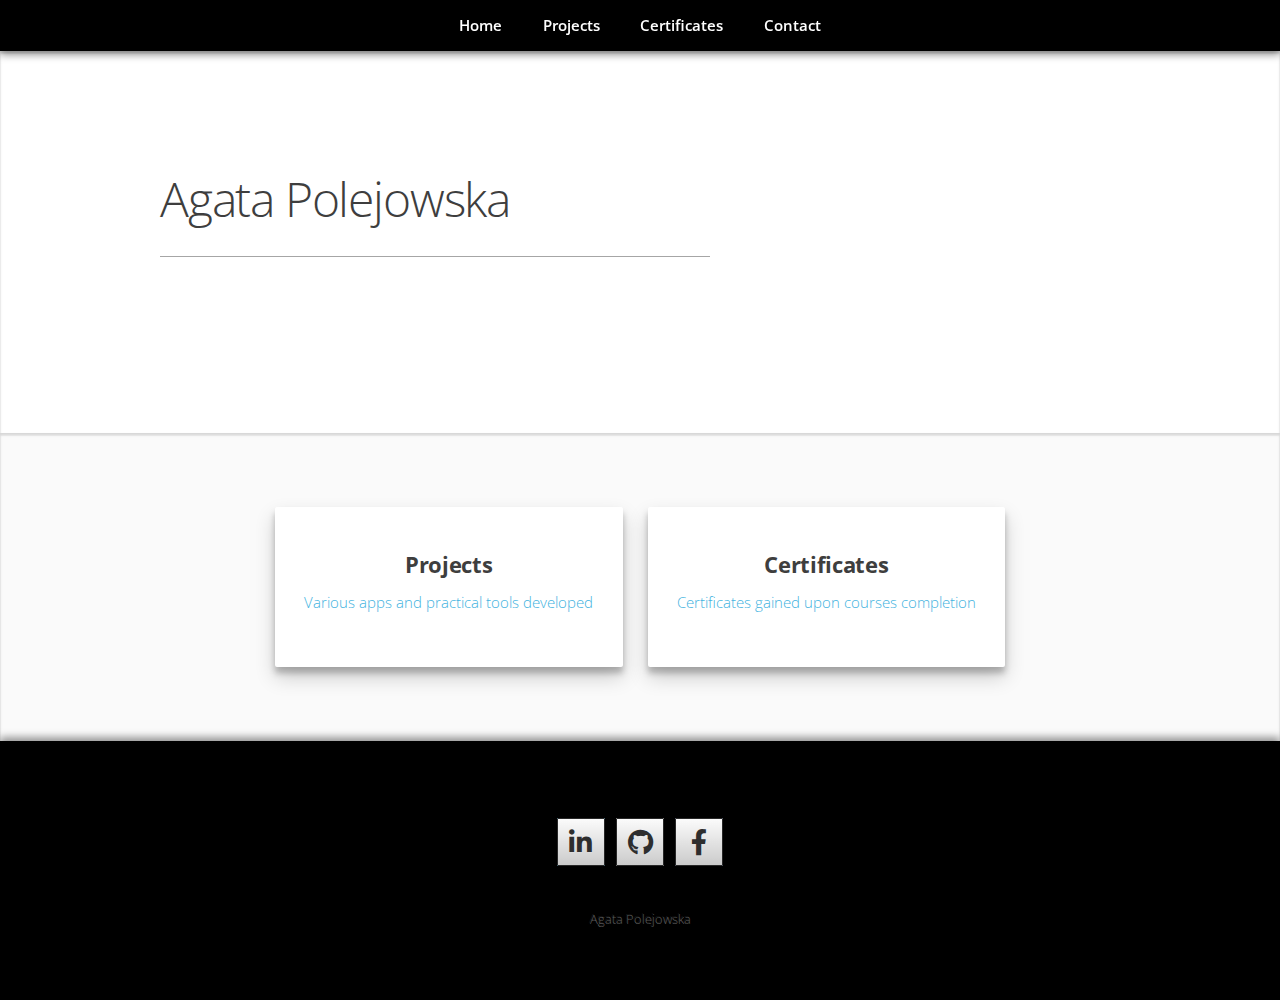
==== commit e7cd7b7d: "Apply major changes" ====
--- a/index.html
+++ b/index.html
@@ -1,5 +1,4 @@
 <!DOCTYPE HTML>
-
 <html>
 	<head>
 		<title>Agata Polejowska</title>
@@ -7,85 +6,73 @@
 		<meta name="viewport" content="width=device-width, initial-scale=1, user-scalable=no" />
 		<link rel="stylesheet" href="../assets/css/main.css" />
 		<link rel="shortcut icon" href="../assets/images/ProfilePhoto.ico" />
-
 		<meta prefix="og: http://ogp.me/ns#" property="og:type" content="website" />
 		<meta prefix="og: http://ogp.me/ns#" property="og:title" content="Agata Polejowska" />
 		<meta prefix="og: http://ogp.me/ns#" property="og:description" content="Personal website" />
 		<meta prefix="og: http://ogp.me/ns#" property="og:image" content="images/card.png" />
 		<meta prefix="og: http://ogp.me/ns#" property="og:url" content="https://agatapolejowska.github.io" />
-
-			<nav id="nav">
-				<ul class="container">
-					<li><a href="index.html"> Home </a></li>
-					<li><a href="/pages/projects.html"> Projects </a></li>
-					<li><a href="/pages/certificates.html">Certificates </a></li>
-					<li><a href="#contact"> Contact </a></li>
-				</ul>
-			</nav>
+		<nav id="nav">
+			<ul class="container">
+				<li><a href="index.html">Home</a></li>
+				<li><a href="/pages/projects.html">Projects</a></li>
+				<li><a href="/pages/certificates.html">Certificates </a></li>
+				<li><a href="#contact">Contact</a></li>
+			</ul>
+		</nav>
 	</head>
-
 	<body>
-			<article id="top" class="wrapper style1">
-				<div class="container">
-					<div class="row">
-						<div class="col-4 col-5-large col-12-medium">
-							<span class="image fit"><img src="../assets/images/ProfilePhoto.jpg" alt="" /></span>
-						</div>
-						<div class="col-8 col-7-large col-12-medium">
-							<header>
-								<h1>Agata Polejowska</h1>
-								<hr/>
-							</header>
-						</div>
+		<article id="top" class="wrapper style1">
+			<div class="container">
+				<div class="row">
+					<div class="col-8 col-7-large col-12-medium">
+						<header>
+							<h1>Agata Polejowska</h1>
+							<hr/>
+						</header>
 					</div>
 				</div>
-			</article>
-	
-			<article id="work" class="wrapper style2">
-				<div class="container">	
-					<div class="row aln-center">
-						<a href='/pages/projects.html'> 
-							<div class="col-4 col-6-medium col-12-small">
-								<section class="box style1">
-									<IMG SRC="../assets/images/learn.gif" height="120" width="150">
-									<h3>Projects</h3>
-									<p>Various apps and practical tools developed</p>
-								</section>
-							</div> 
-						</a>
-						<a href='/pages/certificates.html'>
-							<div class="col-4 col-6-medium col-12-small">
-								<section class="box style1">
-									<IMG SRC="../assets/images/course.gif" height="120" width="150">
-									<h3>Certificates</h3>
-									<p>Certificates gained upon courses completion</p>
-								</section>
-							</div>
-						</a>
+			</div>
+		</article>
+		<article id="work" class="wrapper style2">
+			<div class="container">	
+				<div class="row aln-center">
+					<a href='/pages/projects.html'> 
+						<div class="col-4 col-6-medium col-12-small">
+							<section class="box style1">
+								<h3>Projects</h3>
+								<p>Various apps and practical tools developed</p>
+							</section>
+						</div> 
+					</a>
+					<a href='/pages/certificates.html'>
+						<div class="col-4 col-6-medium col-12-small">
+							<section class="box style1">
+								<h3>Certificates</h3>
+								<p>Certificates gained upon courses completion</p>
+							</section>
+						</div>
+					</a>
+				</div>
+			</div>
+		</article>
+		<!-- Contact -->
+		<article id="contact" class="wrapper style4">
+			<div class="container large">			
+					<div class="col-12">
+						<ul class="social">
+							<li><a href="https://www.linkedin.com/in/AgataPolejowska/" target="_blank" class="icon brands fa-linkedin-in"><span class="label">LinkedIn</span></a></li>
+							<li><a href="https://github.com/AgataPolejowska" target="_blank" class="icon brands fa-github"><span class="label">Github</span></a></li>
+							<li><a href="https://www.facebook.com/agata.polejowska" target="_blank" class="icon brands fa-facebook-f"><span class="label">Facebook</span></a></li>
+						</ul>
 					</div>
 				</div>
-			</article>
-		
-
-		<!-- Contact -->
-			<article id="contact" class="wrapper style4">
-				<div class="container large">			
-						<div class="col-12">
-							<ul class="social">
-								<li><a href="https://www.linkedin.com/in/AgataPolejowska/" target="_blank" class="icon brands fa-linkedin-in"><span class="label">LinkedIn</span></a></li>
-								<li><a href="https://github.com/AgataPolejowska" target="_blank" class="icon brands fa-github"><span class="label">Github</span></a></li>
-								<li><a href="https://www.facebook.com/agata.polejowska" target="_blank" class="icon brands fa-facebook-f"><span class="label">Facebook</span></a></li>
-							</ul>
-						</div>
-					</div>
-					<footer>
-						<ul id="copyright">
-							<li> Agata Polejowska </li>
-						</ul>
-					</footer>
-				</div>
-			</article>
-
+				<footer>
+					<ul id="copyright">
+						<li> Agata Polejowska </li>
+					</ul>
+				</footer>
+			</div>
+		</article>
 		<!-- Scripts -->
 		<script src="../assets/js/jquery.min.js"></script>
 		<script src="../assets/js/jquery.scrolly.min.js"></script>
@@ -93,6 +80,5 @@
 		<script src="../assets/js/breakpoints.min.js"></script>
 		<script src="../assets/js/util.js"></script>
 		<script src="../assets/js/main.js"></script>
-
 	</body>
 </html>
--- a/assets/css/main.css
+++ b/assets/css/main.css
@@ -2,17 +2,17 @@
 @import url("fontawesome-all.min.css");
 
 
-html, body, div, span, applet, object,
-iframe, h1, h2, h3, h4, h5, h6, p, blockquote,
-pre, a, abbr, acronym, address, big, cite,
-code, del, dfn, em, img, ins, kbd, q, s, samp,
+html, body, div, span, object,
+h1, h2, h3, h4, h5, h6, p, blockquote,
+pre, a, abbr,
+code, del, dfn, em, img, ins,   q, s, samp,
 small, strike, strong, sub, sup, tt, var, b,
 u, i, center, dl, dt, dd, ol, ul, li, fieldset,
 form, label, legend, table, caption, tbody,
 tfoot, thead, tr, th, td, article, aside,
 canvas, details, embed, figure, figcaption,
-footer, header, hgroup, menu, nav, output, ruby,
-section, summary, time, mark, audio, video {
+footer, header, hgroup, menu, nav,
+section, summary, time, mark {
 	margin: 0;
 	padding: 0;
 	border: 0;
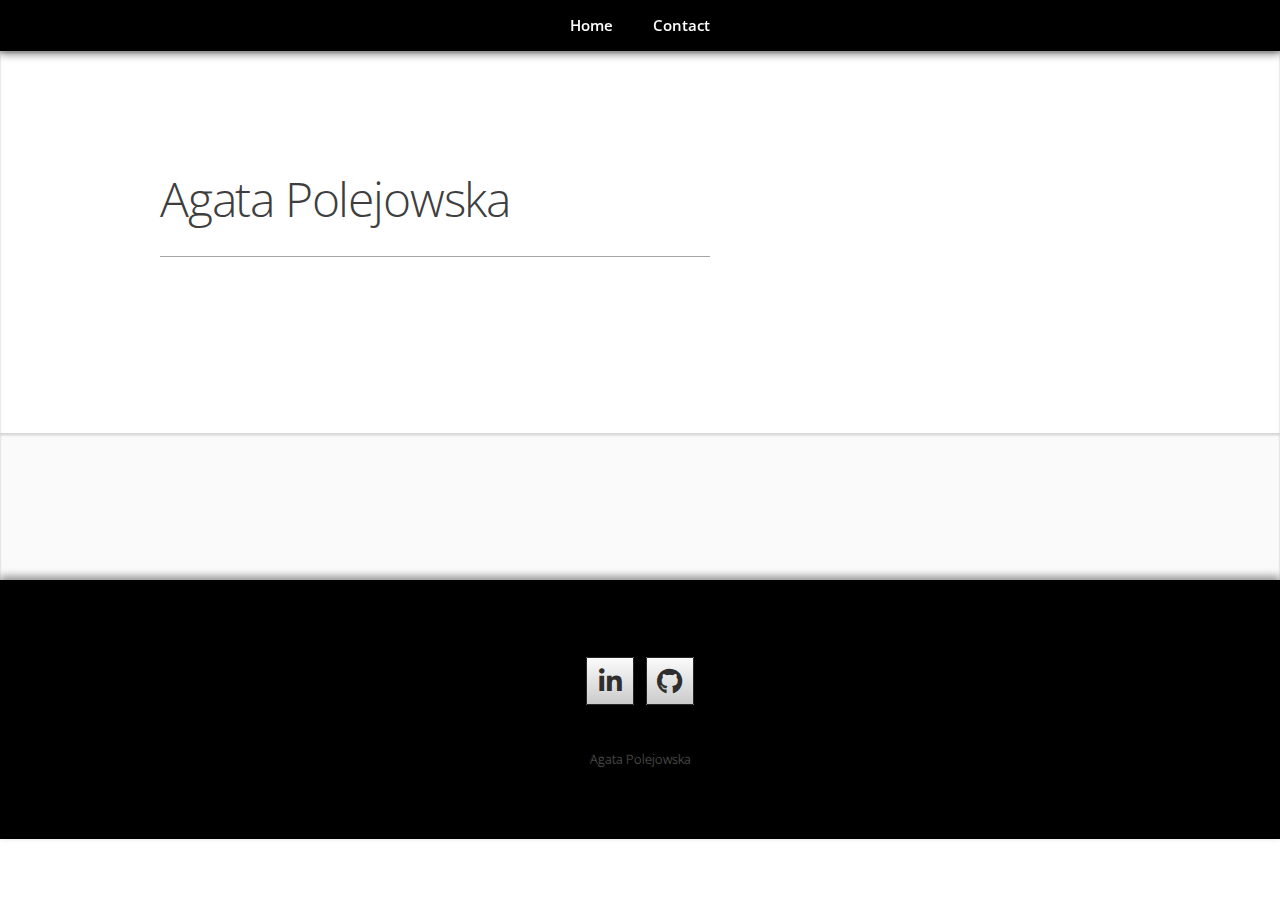
==== commit 53be90cd: "update" ====
--- a/index.html
+++ b/index.html
@@ -14,8 +14,8 @@
 		<nav id="nav">
 			<ul class="container">
 				<li><a href="index.html">Home</a></li>
-				<li><a href="/pages/projects.html">Projects</a></li>
-				<li><a href="/pages/certificates.html">Certificates </a></li>
+				<!-- <li><a href="/pages/projects.html">Projects</a></li>
+				<li><a href="/pages/certificates.html">Certificates </a></li> -->
 				<li><a href="#contact">Contact</a></li>
 			</ul>
 		</nav>
@@ -35,7 +35,7 @@
 		</article>
 		<article id="work" class="wrapper style2">
 			<div class="container">	
-				<div class="row aln-center">
+				<!-- <div class="row aln-center">
 					<a href='/pages/projects.html'> 
 						<div class="col-4 col-6-medium col-12-small">
 							<section class="box style1">
@@ -52,7 +52,7 @@
 							</section>
 						</div>
 					</a>
-				</div>
+				</div> -->
 			</div>
 		</article>
 		<!-- Contact -->
@@ -62,7 +62,6 @@
 						<ul class="social">
 							<li><a href="https://www.linkedin.com/in/AgataPolejowska/" target="_blank" class="icon brands fa-linkedin-in"><span class="label">LinkedIn</span></a></li>
 							<li><a href="https://github.com/AgataPolejowska" target="_blank" class="icon brands fa-github"><span class="label">Github</span></a></li>
-							<li><a href="https://www.facebook.com/agata.polejowska" target="_blank" class="icon brands fa-facebook-f"><span class="label">Facebook</span></a></li>
 						</ul>
 					</div>
 				</div>
